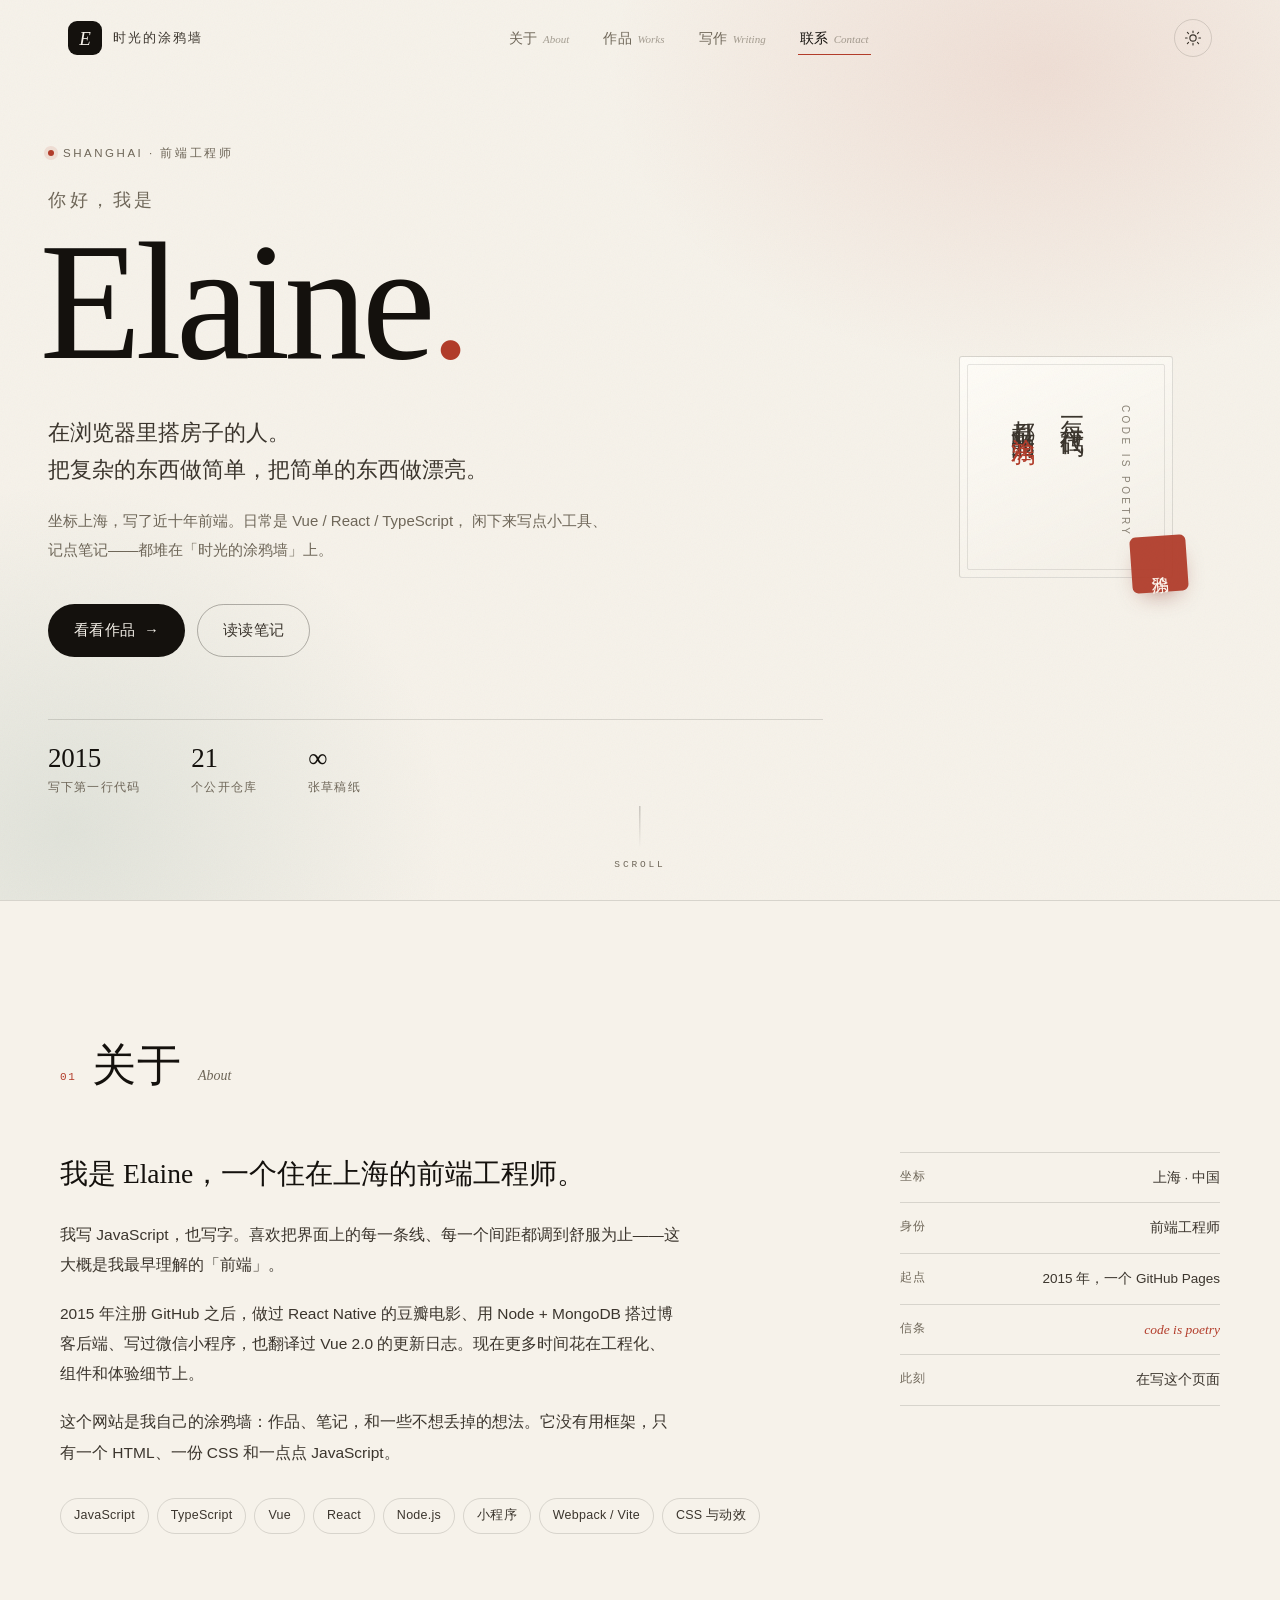
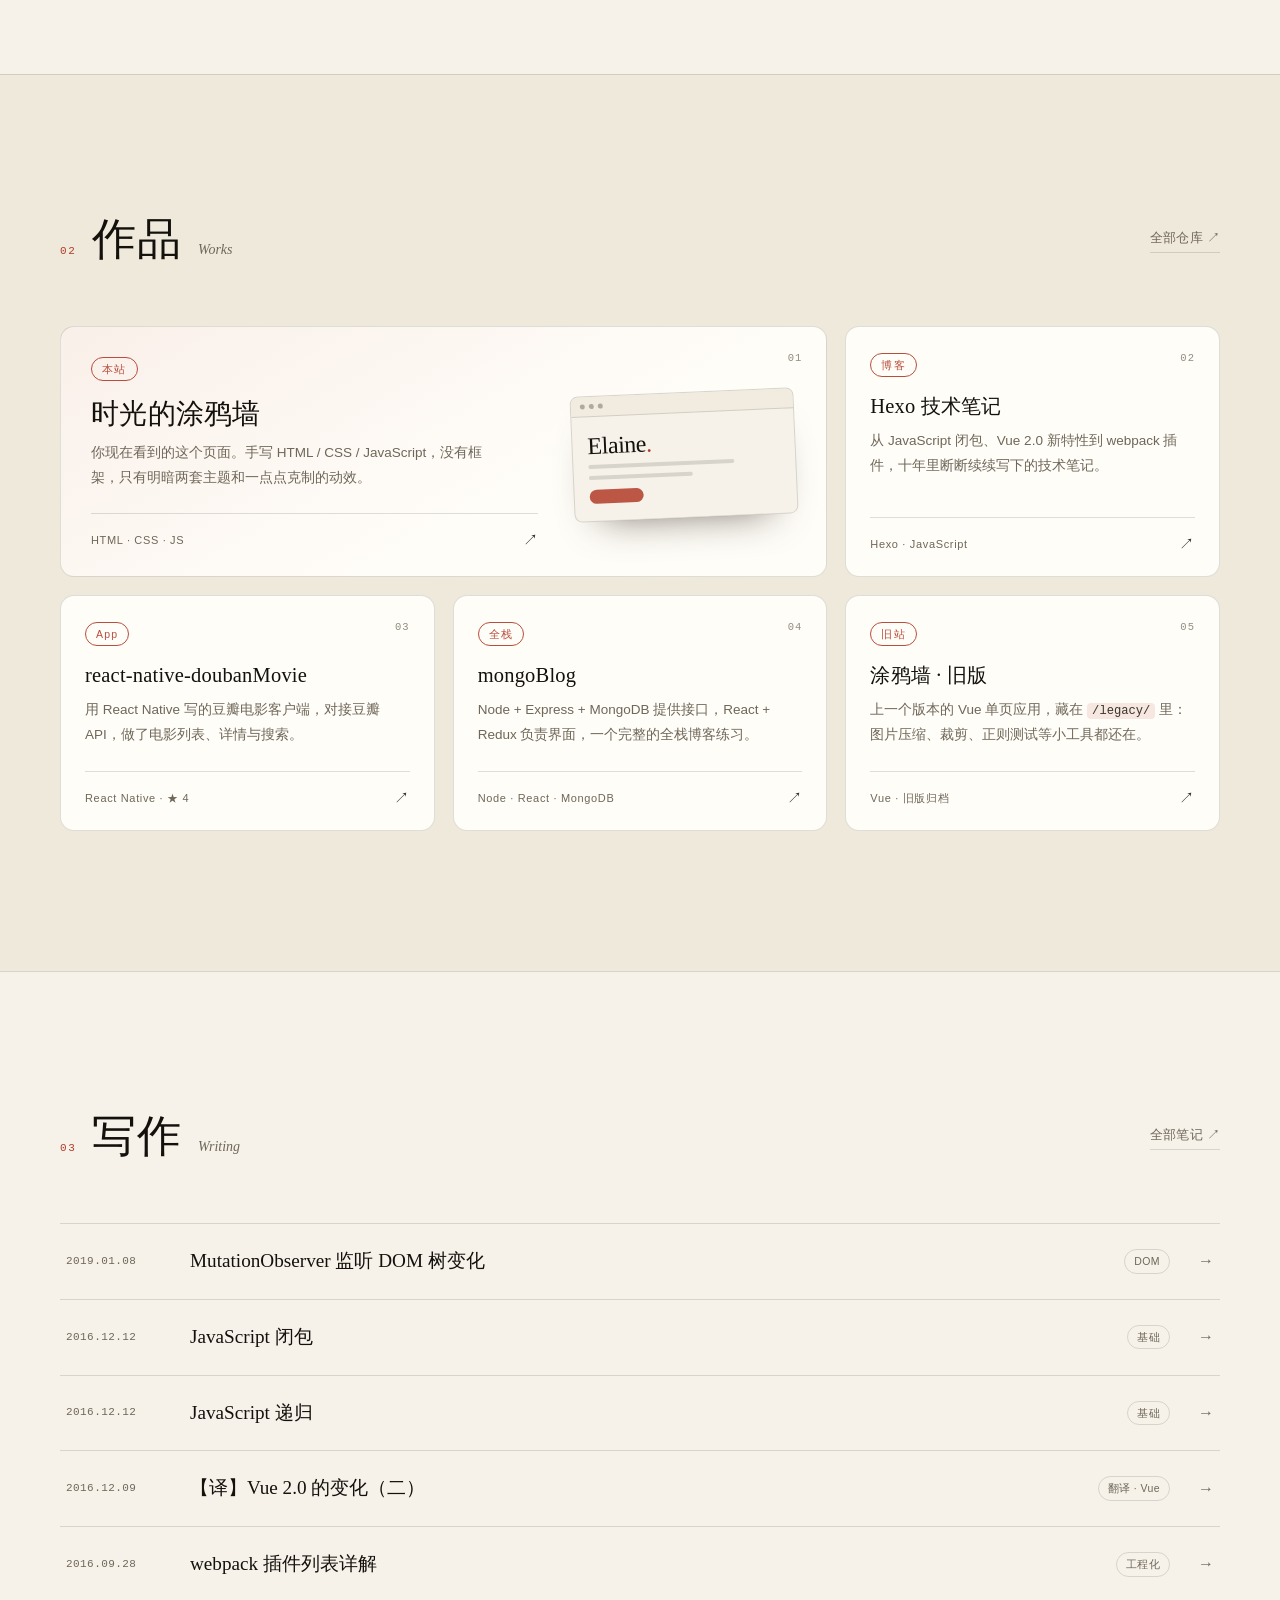
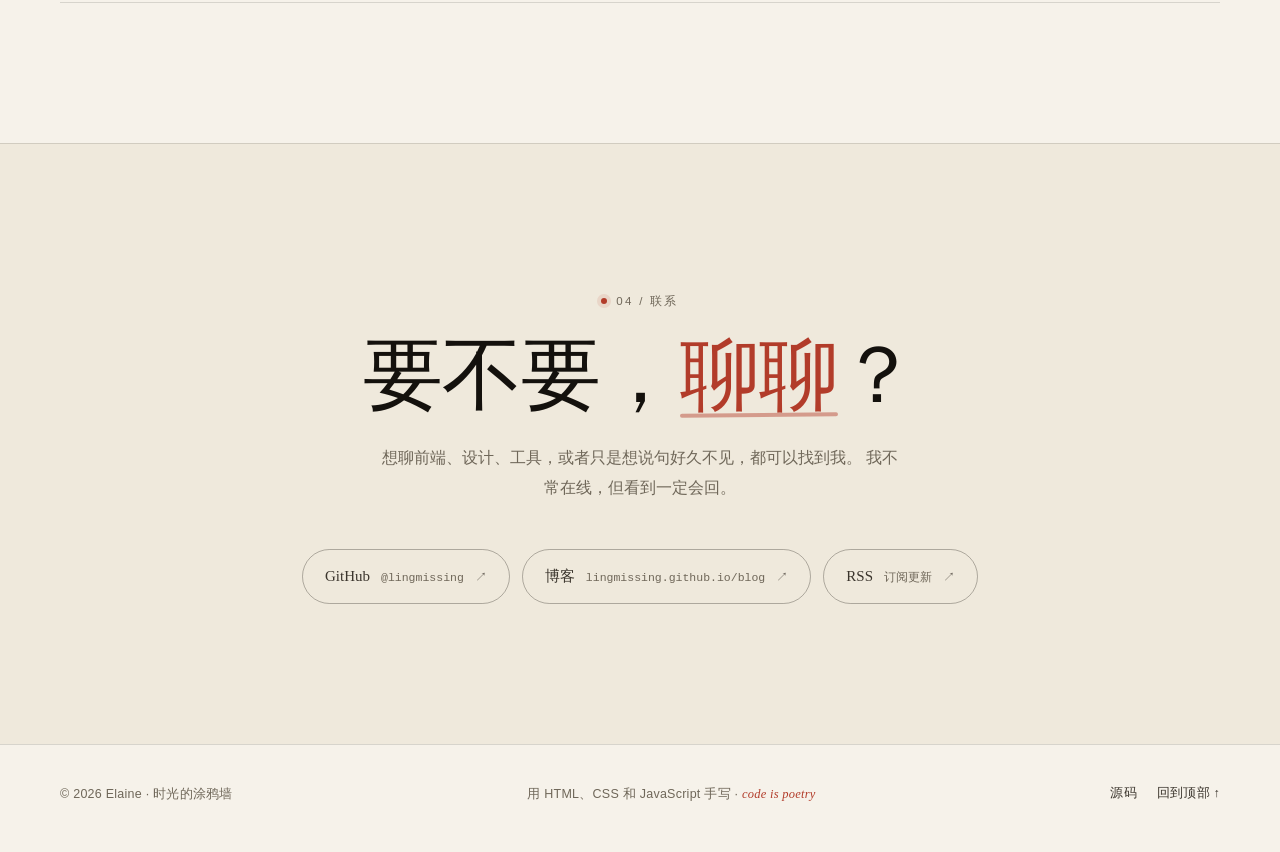
==== index.html @ d4c9804d "重做为个人网站：手写静态页、明暗主题，旧版归档到 legacy/" ====
<!DOCTYPE html>
<html lang="zh-CN" data-theme="light">
<head>
<meta charset="utf-8">
<meta name="viewport" content="width=device-width, initial-scale=1">
<title>Elaine · 前端工程师 — 时光的涂鸦墙</title>
<meta name="description" content="Elaine，坐标上海的前端工程师。写代码，也写字；做过 React Native、Node 全栈与小程序，现在更在意界面上的每一条线和每一个间距。">
<meta name="author" content="Elaine">
<meta name="color-scheme" content="light dark">
<meta name="theme-color" content="#f6f2ea" media="(prefers-color-scheme: light)">
<meta name="theme-color" content="#0c0c0e" media="(prefers-color-scheme: dark)">
<link rel="canonical" href="https://lingmissing.github.io/">

<!-- 社交分享 -->
<meta property="og:type" content="website">
<meta property="og:site_name" content="时光的涂鸦墙">
<meta property="og:title" content="Elaine · 前端工程师">
<meta property="og:description" content="写代码，也写字。上海。code is poetry。">
<meta property="og:url" content="https://lingmissing.github.io/">
<meta property="og:image" content="https://lingmissing.github.io/assets/img/og-cover.jpg">
<meta property="og:image:width" content="1200">
<meta property="og:image:height" content="630">
<meta name="twitter:card" content="summary_large_image">
<meta name="twitter:title" content="Elaine · 前端工程师">
<meta name="twitter:description" content="写代码，也写字。上海。code is poetry。">
<meta name="twitter:image" content="https://lingmissing.github.io/assets/img/og-cover.jpg">

<link rel="icon" href="./assets/img/favicon.svg" type="image/svg+xml">
<link rel="icon" href="./assets/img/favicon-32.png" sizes="32x32" type="image/png">
<link rel="apple-touch-icon" href="./assets/img/apple-touch-icon.png">
<link rel="alternate" type="application/atom+xml" title="时光的涂鸦墙" href="https://lingmissing.github.io/blog/atom.xml">
<link rel="stylesheet" href="./assets/css/site.css">

<!-- 在样式生效前定好主题，避免闪白 -->
<script>
  (function () {
    document.documentElement.classList.add('js');
    try {
      var saved = localStorage.getItem('theme');
      var prefersDark = window.matchMedia('(prefers-color-scheme: dark)').matches;
      document.documentElement.dataset.theme = saved || (prefersDark ? 'dark' : 'light');
    } catch (e) {}
  })();
</script>
</head>
<body>
<a class="skip-link" href="#main">跳到主要内容</a>

<header class="site-header" id="site-header">
  <div class="site-header__inner">
    <a class="brand" href="#top" aria-label="回到顶部，Elaine 的个人网站">
      <span class="brand__mark">E</span>
      <span class="brand__text">时光的涂鸦墙</span>
    </a>

    <nav class="nav" id="nav" aria-label="主导航">
      <a class="nav__link" href="#about">关于<span class="nav__en">About</span></a>
      <a class="nav__link" href="#works">作品<span class="nav__en">Works</span></a>
      <a class="nav__link" href="#writing">写作<span class="nav__en">Writing</span></a>
      <a class="nav__link" href="#contact">联系<span class="nav__en">Contact</span></a>
    </nav>

    <div class="site-header__actions">
      <button class="icon-btn theme-toggle" id="theme-toggle" type="button" aria-label="切换明暗主题" aria-pressed="false">
        <svg class="icon icon--sun" viewBox="0 0 24 24" aria-hidden="true" focusable="false">
          <circle cx="12" cy="12" r="4.2"></circle>
          <path d="M12 2.6v2.2M12 19.2v2.2M4.2 12H2M22 12h-2.2M6.1 6.1 4.5 4.5M19.5 19.5l-1.6-1.6M17.9 6.1l1.6-1.6M4.5 19.5l1.6-1.6"></path>
        </svg>
        <svg class="icon icon--moon" viewBox="0 0 24 24" aria-hidden="true" focusable="false">
          <path d="M20.4 14.5A8.6 8.6 0 0 1 9.5 3.6 8.7 8.7 0 1 0 20.4 14.5Z"></path>
        </svg>
      </button>
      <button class="icon-btn menu-btn" id="menu-btn" type="button" aria-label="打开菜单" aria-expanded="false" aria-controls="nav">
        <span></span><span></span>
      </button>
    </div>
  </div>
</header>

<main id="main">

  <!-- ============================ HERO ============================ -->
  <section class="hero" id="top">
    <div class="hero__glow" aria-hidden="true"></div>

    <div class="hero__inner">
      <div class="hero__text">
        <p class="eyebrow" data-reveal>
          <span class="eyebrow__dot" aria-hidden="true"></span>
          Shanghai · 前端工程师
        </p>

        <h1 class="hero__title" data-reveal style="--delay:.06s">
          <span class="hero__greet">你好，我是</span>
          <span class="hero__name">Elaine<span class="hero__accent">.</span></span>
        </h1>

        <p class="hero__lead" data-reveal style="--delay:.12s">
          在浏览器里搭房子的人。<br>
          把复杂的东西做简单，把简单的东西做漂亮。
        </p>

        <p class="hero__desc" data-reveal style="--delay:.18s">
          坐标上海，写了近十年前端。日常是 Vue / React / TypeScript，
          闲下来写点小工具、记点笔记——都堆在「时光的涂鸦墙」上。
        </p>

        <div class="hero__actions" data-reveal style="--delay:.24s">
          <a class="btn btn--primary" href="#works">看看作品 <span class="btn__arrow" aria-hidden="true">→</span></a>
          <a class="btn btn--ghost" href="#writing">读读笔记</a>
        </div>

        <ul class="hero__stats" data-reveal style="--delay:.3s">
          <li><span class="hero__stat-num">2015</span><span class="hero__stat-label">写下第一行代码</span></li>
          <li><span class="hero__stat-num">21</span><span class="hero__stat-label">个公开仓库</span></li>
          <li><span class="hero__stat-num">∞</span><span class="hero__stat-label">张草稿纸</span></li>
        </ul>

        <p class="hero__quote" aria-hidden="true">每一行代码，都是时光的涂鸦</p>
      </div>

      <aside class="hero__panel" data-reveal style="--delay:.16s" aria-hidden="true">
        <div class="verse">
          <p class="verse__text">每一行代码<br>都是时光的<em>涂鸦</em></p>
          <p class="verse__en">code is poetry</p>
          <span class="seal">涂鸦</span>
        </div>
      </aside>
    </div>

    <a class="hero__scroll" href="#about" aria-label="向下滚动到关于">
      <span class="hero__scroll-line" aria-hidden="true"></span>
      <span>SCROLL</span>
    </a>
  </section>

  <!-- ============================ 关于 ============================ -->
  <section class="section" id="about">
    <div class="wrap">
      <header class="section__head" data-reveal>
        <span class="section__num">01</span>
        <h2 class="section__title">关于</h2>
        <span class="section__en">About</span>
      </header>

      <div class="about">
        <div class="about__body" data-reveal>
          <p class="about__lead">我是 Elaine，一个住在上海的前端工程师。</p>
          <p>我写 JavaScript，也写字。喜欢把界面上的每一条线、每一个间距都调到舒服为止——这大概是我最早理解的「前端」。</p>
          <p>2015 年注册 GitHub 之后，做过 React Native 的豆瓣电影、用 Node + MongoDB 搭过博客后端、写过微信小程序，也翻译过 Vue 2.0 的更新日志。现在更多时间花在工程化、组件和体验细节上。</p>
          <p>这个网站是我自己的涂鸦墙：作品、笔记，和一些不想丢掉的想法。它没有用框架，只有一个 HTML、一份 CSS 和一点点 JavaScript。</p>

          <ul class="chips" aria-label="常用技术">
            <li>JavaScript</li>
            <li>TypeScript</li>
            <li>Vue</li>
            <li>React</li>
            <li>Node.js</li>
            <li>小程序</li>
            <li>Webpack / Vite</li>
            <li>CSS 与动效</li>
          </ul>
        </div>

        <dl class="facts" data-reveal style="--delay:.1s">
          <div class="facts__item">
            <dt>坐标</dt>
            <dd>上海 · 中国</dd>
          </div>
          <div class="facts__item">
            <dt>身份</dt>
            <dd>前端工程师</dd>
          </div>
          <div class="facts__item">
            <dt>起点</dt>
            <dd>2015 年，一个 GitHub Pages</dd>
          </div>
          <div class="facts__item">
            <dt>信条</dt>
            <dd><em>code is poetry</em></dd>
          </div>
          <div class="facts__item">
            <dt>此刻</dt>
            <dd>在写这个页面</dd>
          </div>
        </dl>
      </div>
    </div>
  </section>

  <!-- ============================ 作品 ============================ -->
  <section class="section section--alt" id="works">
    <div class="wrap">
      <header class="section__head" data-reveal>
        <span class="section__num">02</span>
        <h2 class="section__title">作品</h2>
        <span class="section__en">Works</span>
        <a class="section__more" href="https://github.com/lingmissing?tab=repositories" target="_blank" rel="noopener">全部仓库 <span aria-hidden="true">↗</span></a>
      </header>

      <div class="cards">
        <a class="card card--feature" href="https://lingmissing.github.io/" data-spotlight>
          <span class="card__index">01</span>
          <div class="card__main">
            <span class="card__tag">本站</span>
            <h3 class="card__title">时光的涂鸦墙</h3>
            <p class="card__desc">你现在看到的这个页面。手写 HTML / CSS / JavaScript，没有框架，只有明暗两套主题和一点点克制的动效。</p>
            <span class="card__foot"><span class="card__meta">HTML · CSS · JS</span><span class="card__arrow" aria-hidden="true">↗</span></span>
          </div>
          <div class="card__mock" aria-hidden="true">
            <div class="mock__bar"><i></i><i></i><i></i></div>
            <div class="mock__body">
              <span class="mock__name">Elaine<span class="mock__dot">.</span></span>
              <span class="mock__line" style="width:76%"></span>
              <span class="mock__line" style="width:54%"></span>
              <span class="mock__pill"></span>
            </div>
          </div>
        </a>

        <a class="card" href="https://lingmissing.github.io/blog/" target="_blank" rel="noopener" data-spotlight>
          <span class="card__index">02</span>
          <span class="card__tag">博客</span>
          <h3 class="card__title">Hexo 技术笔记</h3>
          <p class="card__desc">从 JavaScript 闭包、Vue 2.0 新特性到 webpack 插件，十年里断断续续写下的技术笔记。</p>
          <span class="card__foot"><span class="card__meta">Hexo · JavaScript</span><span class="card__arrow" aria-hidden="true">↗</span></span>
        </a>

        <a class="card" href="https://github.com/lingmissing/react-native-doubanMovie" target="_blank" rel="noopener" data-spotlight>
          <span class="card__index">03</span>
          <span class="card__tag">App</span>
          <h3 class="card__title">react-native-doubanMovie</h3>
          <p class="card__desc">用 React Native 写的豆瓣电影客户端，对接豆瓣 API，做了电影列表、详情与搜索。</p>
          <span class="card__foot"><span class="card__meta">React Native · ★ 4</span><span class="card__arrow" aria-hidden="true">↗</span></span>
        </a>

        <a class="card" href="https://github.com/lingmissing/mongoBlog" target="_blank" rel="noopener" data-spotlight>
          <span class="card__index">04</span>
          <span class="card__tag">全栈</span>
          <h3 class="card__title">mongoBlog</h3>
          <p class="card__desc">Node + Express + MongoDB 提供接口，React + Redux 负责界面，一个完整的全栈博客练习。</p>
          <span class="card__foot"><span class="card__meta">Node · React · MongoDB</span><span class="card__arrow" aria-hidden="true">↗</span></span>
        </a>

        <a class="card" href="./legacy/" data-spotlight>
          <span class="card__index">05</span>
          <span class="card__tag">旧站</span>
          <h3 class="card__title">涂鸦墙 · 旧版</h3>
          <p class="card__desc">上一个版本的 Vue 单页应用，藏在 <code>/legacy/</code> 里：图片压缩、裁剪、正则测试等小工具都还在。</p>
          <span class="card__foot"><span class="card__meta">Vue · 旧版归档</span><span class="card__arrow" aria-hidden="true">↗</span></span>
        </a>
      </div>
    </div>
  </section>

  <!-- ============================ 写作 ============================ -->
  <section class="section" id="writing">
    <div class="wrap">
      <header class="section__head" data-reveal>
        <span class="section__num">03</span>
        <h2 class="section__title">写作</h2>
        <span class="section__en">Writing</span>
        <a class="section__more" href="https://lingmissing.github.io/blog/archives/" target="_blank" rel="noopener">全部笔记 <span aria-hidden="true">↗</span></a>
      </header>

      <ol class="posts">
        <li data-reveal>
          <a class="post" href="https://lingmissing.github.io/blog/2019/01/08/mutation-observer/" target="_blank" rel="noopener">
            <time class="post__date" datetime="2019-01-08">2019.01.08</time>
            <span class="post__title">MutationObserver 监听 DOM 树变化</span>
            <span class="post__tag">DOM</span>
            <span class="post__arrow" aria-hidden="true">→</span>
          </a>
        </li>
        <li data-reveal style="--delay:.04s">
          <a class="post" href="https://lingmissing.github.io/blog/2016/12/12/javascript%E9%97%AD%E5%8C%85/" target="_blank" rel="noopener">
            <time class="post__date" datetime="2016-12-12">2016.12.12</time>
            <span class="post__title">JavaScript 闭包</span>
            <span class="post__tag">基础</span>
            <span class="post__arrow" aria-hidden="true">→</span>
          </a>
        </li>
        <li data-reveal style="--delay:.08s">
          <a class="post" href="https://lingmissing.github.io/blog/2016/12/12/javascript%E9%80%92%E5%BD%92/" target="_blank" rel="noopener">
            <time class="post__date" datetime="2016-12-12">2016.12.12</time>
            <span class="post__title">JavaScript 递归</span>
            <span class="post__tag">基础</span>
            <span class="post__arrow" aria-hidden="true">→</span>
          </a>
        </li>
        <li data-reveal style="--delay:.12s">
          <a class="post" href="https://lingmissing.github.io/blog/2016/12/09/vue-2/" target="_blank" rel="noopener">
            <time class="post__date" datetime="2016-12-09">2016.12.09</time>
            <span class="post__title">【译】Vue 2.0 的变化（二）</span>
            <span class="post__tag">翻译 · Vue</span>
            <span class="post__arrow" aria-hidden="true">→</span>
          </a>
        </li>
        <li data-reveal style="--delay:.16s">
          <a class="post" href="https://lingmissing.github.io/blog/2016/09/28/webpack-list-plugin/" target="_blank" rel="noopener">
            <time class="post__date" datetime="2016-09-28">2016.09.28</time>
            <span class="post__title">webpack 插件列表详解</span>
            <span class="post__tag">工程化</span>
            <span class="post__arrow" aria-hidden="true">→</span>
          </a>
        </li>
      </ol>
    </div>
  </section>

  <!-- ============================ 联系 ============================ -->
  <section class="section section--contact" id="contact">
    <div class="wrap wrap--narrow">
      <p class="eyebrow eyebrow--center" data-reveal><span class="eyebrow__dot" aria-hidden="true"></span>04 / 联系</p>
      <h2 class="contact__title" data-reveal>要不要，<em>聊聊</em>？</h2>
      <p class="contact__desc" data-reveal>
        想聊前端、设计、工具，或者只是想说句好久不见，都可以找到我。
        我不常在线，但看到一定会回。
      </p>

      <div class="contact__links" data-reveal>
        <a class="contact__link" href="https://github.com/lingmissing" target="_blank" rel="noopener">
          <span class="contact__link-label">GitHub</span>
          <span class="contact__link-handle">@lingmissing</span>
          <span class="contact__arrow" aria-hidden="true">↗</span>
        </a>
        <a class="contact__link" href="https://lingmissing.github.io/blog/" target="_blank" rel="noopener">
          <span class="contact__link-label">博客</span>
          <span class="contact__link-handle">lingmissing.github.io/blog</span>
          <span class="contact__arrow" aria-hidden="true">↗</span>
        </a>
        <a class="contact__link" href="https://lingmissing.github.io/blog/atom.xml" target="_blank" rel="noopener">
          <span class="contact__link-label">RSS</span>
          <span class="contact__link-handle">订阅更新</span>
          <span class="contact__arrow" aria-hidden="true">↗</span>
        </a>
        <!-- ✏️ 想加邮箱：复制上面一个 <a>，把 href 换成 mailto:你的邮箱，label 写「邮件」 -->
      </div>
    </div>
  </section>
</main>

<footer class="site-footer">
  <div class="wrap site-footer__inner">
    <p class="site-footer__copy">© <span id="year">2026</span> Elaine · 时光的涂鸦墙</p>
    <p class="site-footer__note">用 HTML、CSS 和 JavaScript 手写 · <em>code is poetry</em></p>
    <div class="site-footer__links">
      <a href="https://github.com/lingmissing/lingmissing.github.com" target="_blank" rel="noopener">源码</a>
      <a href="#top">回到顶部 ↑</a>
    </div>
  </div>
</footer>

<script type="application/ld+json">
{
  "@context": "https://schema.org",
  "@type": "Person",
  "name": "Elaine",
  "alternateName": "lingmissing",
  "url": "https://lingmissing.github.io/",
  "jobTitle": "前端工程师",
  "address": { "@type": "PostalAddress", "addressLocality": "上海", "addressCountry": "CN" },
  "sameAs": [
    "https://github.com/lingmissing",
    "https://lingmissing.github.io/blog/"
  ]
}
</script>
<script src="./assets/js/site.js" defer></script>
</body>
</html>
---- assets/css/site.css ----
/* =========================================================
   时光的涂鸦墙 · 个人网站样式
   明暗双主题 / 纸感 / 无框架
   ========================================================= */

/* ---------- 变量 ---------- */
:root {
  --bg: #f6f2ea;
  --bg-soft: #efe9dc;
  --bg-elev: #fffdf8;
  --ink: #14110d;
  --ink-2: #3b352d;
  --muted: #6f6759;
  --line: rgba(20, 17, 13, 0.135);
  --line-strong: rgba(20, 17, 13, 0.3);
  --seal: #b23c2a;
  --seal-soft: rgba(178, 60, 42, 0.11);
  --jade: #35665a;
  --shadow: 0 22px 55px -28px rgba(38, 28, 16, 0.42);
  --grain: 0.045;
  --grain-blend: multiply;

  --font-sans: -apple-system, BlinkMacSystemFont, "Segoe UI", "PingFang SC",
    "Hiragino Sans GB", "Microsoft YaHei", "Noto Sans SC", sans-serif;
  --font-serif: "Iowan Old Style", "Palatino Linotype", Palatino, Georgia,
    "Times New Roman", "Songti SC", "Noto Serif CJK SC", "Source Han Serif SC",
    "STSong", SimSun, serif;
  --font-mono: "SF Mono", "JetBrains Mono", "Cascadia Mono", Consolas,
    "Courier New", monospace;

  --ease: cubic-bezier(0.2, 0.7, 0.2, 1);
  --header-h: 76px;
}

[data-theme="dark"] {
  --bg: #0c0c0e;
  --bg-soft: #111114;
  --bg-elev: #17171a;
  --ink: #f1ece3;
  --ink-2: #cec7ba;
  --muted: #8d8578;
  --line: rgba(241, 236, 227, 0.13);
  --line-strong: rgba(241, 236, 227, 0.32);
  --seal: #e2694f;
  --seal-soft: rgba(226, 105, 79, 0.14);
  --jade: #84b3a4;
  --shadow: 0 26px 65px -30px rgba(0, 0, 0, 0.95);
  --grain: 0.05;
  --grain-blend: screen;
}

/* ---------- 基础 ---------- */
*,
*::before,
*::after { box-sizing: border-box; }

html {
  scroll-behavior: smooth;
  -webkit-text-size-adjust: 100%;
}

body {
  margin: 0;
  background: var(--bg);
  color: var(--ink);
  font-family: var(--font-sans);
  font-size: 16px;
  line-height: 1.75;
  overflow-x: hidden;
  -webkit-font-smoothing: antialiased;
  -moz-osx-font-smoothing: grayscale;
  transition: background-color 0.45s var(--ease), color 0.45s var(--ease);
}

/* 纸张颗粒 */
body::after {
  content: "";
  position: fixed;
  inset: 0;
  z-index: 90;
  pointer-events: none;
  opacity: var(--grain);
  mix-blend-mode: var(--grain-blend);
  background-image: url("data:image/svg+xml,%3Csvg xmlns='http://www.w3.org/2000/svg' width='180' height='180'%3E%3Cfilter id='n'%3E%3CfeTurbulence type='fractalNoise' baseFrequency='0.85' numOctaves='3' stitchTiles='stitch'/%3E%3C/filter%3E%3Crect width='180' height='180' filter='url(%23n)'/%3E%3C/svg%3E");
}

::selection {
  background: var(--seal);
  color: #fff;
}

h1, h2, h3 {
  margin: 0;
  font-weight: 500;
  text-wrap: balance;
}

p { margin: 0; }
ul, ol, dl, dd { margin: 0; padding: 0; }
li { list-style: none; }

a {
  color: inherit;
  text-decoration: none;
}

code {
  font-family: var(--font-mono);
  font-size: 0.9em;
}

em { font-style: italic; }

img, svg { display: block; max-width: 100%; }

:focus-visible {
  outline: 2px solid var(--seal);
  outline-offset: 3px;
  border-radius: 3px;
}

.skip-link {
  position: absolute;
  left: 16px;
  top: -80px;
  z-index: 300;
  padding: 10px 18px;
  border-radius: 8px;
  background: var(--ink);
  color: var(--bg);
  font-size: 14px;
  transition: top 0.25s var(--ease);
}
.skip-link:focus { top: 16px; }

/* ---------- 头部 ---------- */
.site-header {
  position: fixed;
  inset: 0 0 auto;
  z-index: 100;
  border-bottom: 1px solid transparent;
  transition: background-color 0.4s var(--ease), border-color 0.4s var(--ease),
    backdrop-filter 0.4s var(--ease);
}

.site-header.is-scrolled {
  background: color-mix(in srgb, var(--bg) 76%, transparent);
  border-bottom-color: var(--line);
  -webkit-backdrop-filter: blur(14px) saturate(150%);
  backdrop-filter: blur(14px) saturate(150%);
}

.site-header__inner {
  max-width: 1240px;
  margin: 0 auto;
  height: var(--header-h);
  padding: 0 clamp(20px, 4vw, 48px);
  display: flex;
  align-items: center;
  justify-content: space-between;
  gap: 24px;
}

.brand {
  display: inline-flex;
  align-items: center;
  gap: 11px;
  flex-shrink: 0;
}

.brand__mark {
  width: 34px;
  height: 34px;
  border-radius: 9px;
  display: grid;
  place-items: center;
  background: var(--ink);
  color: var(--bg);
  font-family: var(--font-serif);
  font-style: italic;
  font-size: 19px;
  line-height: 1;
  transition: background-color 0.3s var(--ease), transform 0.4s var(--ease);
}
.brand:hover .brand__mark {
  background: var(--seal);
  color: #fff8f0;
  transform: rotate(-6deg);
}

.brand__text {
  font-size: 13px;
  letter-spacing: 0.16em;
  color: var(--ink-2);
}

.nav {
  display: flex;
  align-items: center;
  gap: clamp(14px, 2.4vw, 30px);
}

.nav__link {
  position: relative;
  display: inline-flex;
  align-items: baseline;
  gap: 5px;
  padding: 8px 2px;
  font-size: 14px;
  letter-spacing: 0.04em;
  color: var(--muted);
  transition: color 0.25s var(--ease);
}
.nav__link::after {
  content: "";
  position: absolute;
  left: 0;
  right: 0;
  bottom: 3px;
  height: 1px;
  background: var(--seal);
  transform: scaleX(0);
  transform-origin: left;
  transition: transform 0.4s var(--ease);
}
.nav__link:hover,
.nav__link.is-active { color: var(--ink); }
.nav__link:hover::after,
.nav__link.is-active::after { transform: scaleX(1); }

.nav__en {
  font-family: var(--font-serif);
  font-style: italic;
  font-size: 11px;
  letter-spacing: 0;
  color: var(--muted);
  opacity: 0.6;
}

.site-header__actions {
  display: flex;
  align-items: center;
  gap: 8px;
}

.icon-btn {
  width: 38px;
  height: 38px;
  display: grid;
  place-items: center;
  border: 1px solid var(--line);
  border-radius: 50%;
  background: transparent;
  color: var(--ink-2);
  cursor: pointer;
  transition: color 0.25s, border-color 0.25s, background-color 0.25s,
    transform 0.25s;
}
.icon-btn:hover {
  color: var(--ink);
  border-color: var(--line-strong);
  background: var(--seal-soft);
}
.icon-btn:active { transform: scale(0.94); }

.icon {
  width: 18px;
  height: 18px;
  fill: none;
  stroke: currentColor;
  stroke-width: 1.5;
  stroke-linecap: round;
  stroke-linejoin: round;
}

[data-theme="light"] .icon--moon,
[data-theme="dark"] .icon--sun { display: none; }

.menu-btn { display: none; position: relative; }
.menu-btn span {
  position: absolute;
  left: 50%;
  top: 50%;
  display: block;
  width: 15px;
  height: 1px;
  margin: 0;
  background: currentColor;
  transform: translate(-50%, -50%) translateY(-3px);
  transition: transform 0.32s var(--ease), opacity 0.3s;
}
.menu-btn span + span {
  margin-top: 0;
  transform: translate(-50%, -50%) translateY(3px);
}
body.menu-open .menu-btn span:first-child {
  transform: translate(-50%, -50%) rotate(45deg);
}
body.menu-open .menu-btn span:last-child {
  transform: translate(-50%, -50%) rotate(-45deg);
}

/* ---------- 通用布局 ---------- */
.wrap {
  max-width: 1160px;
  margin: 0 auto;
}
.wrap--narrow { max-width: 820px; }

.section {
  position: relative;
  padding: clamp(76px, 11vw, 148px) clamp(20px, 4vw, 48px);
  border-top: 1px solid var(--line);
}
.section--alt { background: var(--bg-soft); }
.section--contact {
  background: var(--bg-soft);
  text-align: center;
  overflow: hidden;
}

.section__head {
  display: flex;
  align-items: baseline;
  flex-wrap: wrap;
  gap: 12px 16px;
  margin-bottom: clamp(34px, 5vw, 62px);
}

.section__num {
  font-family: var(--font-mono);
  font-size: 11px;
  letter-spacing: 0.14em;
  color: var(--seal);
}

.section__title {
  font-family: var(--font-serif);
  font-size: clamp(1.85rem, 3.4vw, 2.8rem);
  line-height: 1.1;
  letter-spacing: 0.02em;
}

.section__en {
  font-family: var(--font-serif);
  font-style: italic;
  font-size: 14px;
  color: var(--muted);
}

.section__more {
  margin-left: auto;
  align-self: center;
  font-size: 13px;
  letter-spacing: 0.02em;
  color: var(--muted);
  padding-bottom: 2px;
  border-bottom: 1px solid var(--line);
  transition: color 0.25s, border-color 0.25s;
}
.section__more:hover {
  color: var(--ink);
  border-bottom-color: var(--seal);
}

/* ---------- HERO ---------- */
.hero {
  position: relative;
  min-height: 100vh;
  min-height: 100svh;
  display: grid;
  align-items: center;
  padding: calc(var(--header-h) + 54px) clamp(20px, 4vw, 48px) 96px;
  overflow: hidden;
}

.hero__glow {
  position: absolute;
  inset: -12% -6%;
  pointer-events: none;
  background:
    radial-gradient(42% 38% at 78% 16%, var(--seal-soft), transparent 72%),
    radial-gradient(36% 42% at 10% 84%, rgba(53, 102, 90, 0.11), transparent 74%);
  animation: drift 26s ease-in-out infinite alternate;
}

@keyframes drift {
  from { transform: translate3d(-1.2%, 0, 0) scale(1); }
  to { transform: translate3d(1.6%, 2%, 0) scale(1.06); }
}

.hero__inner {
  position: relative;
  width: 100%;
  max-width: 1240px;
  margin: 0 auto;
  display: grid;
  grid-template-columns: minmax(0, 1.4fr) minmax(250px, 0.6fr);
  align-items: center;
  gap: clamp(32px, 6vw, 80px);
}

.eyebrow {
  display: inline-flex;
  align-items: center;
  gap: 9px;
  font-size: 11.5px;
  letter-spacing: 0.22em;
  text-transform: uppercase;
  color: var(--muted);
}
.eyebrow__dot {
  width: 6px;
  height: 6px;
  border-radius: 50%;
  background: var(--seal);
  box-shadow: 0 0 0 4px var(--seal-soft);
}
.eyebrow--center {
  justify-content: center;
  letter-spacing: 0.2em;
}

.hero__greet {
  display: block;
  margin-bottom: 8px;
  font-family: var(--font-serif);
  font-size: clamp(15px, 1.4vw, 19px);
  letter-spacing: 0.2em;
  color: var(--muted);
}

.hero__title { margin-top: 20px; }

.hero__name {
  display: block;
  font-family: var(--font-serif);
  font-size: clamp(4.4rem, 13vw, 10.5rem);
  font-weight: 500;
  line-height: 0.94;
  letter-spacing: -0.035em;
  margin-left: -0.05em;
}
.hero__accent { color: var(--seal); }

.hero__lead {
  margin-top: clamp(22px, 3vw, 34px);
  font-family: var(--font-serif);
  font-size: clamp(1.08rem, 1.7vw, 1.42rem);
  line-height: 1.72;
  color: var(--ink-2);
}

.hero__desc {
  max-width: 38em;
  margin-top: 16px;
  font-size: 15px;
  line-height: 1.95;
  color: var(--muted);
  text-wrap: pretty;
}

.hero__actions {
  display: flex;
  flex-wrap: wrap;
  gap: 12px;
  margin-top: clamp(28px, 4vw, 40px);
}

.btn {
  display: inline-flex;
  align-items: center;
  gap: 9px;
  padding: 13px 25px;
  border: 1px solid transparent;
  border-radius: 999px;
  font-size: 14.5px;
  letter-spacing: 0.02em;
  cursor: pointer;
  transition: transform 0.35s var(--ease), background-color 0.35s var(--ease),
    color 0.35s var(--ease), border-color 0.35s var(--ease),
    box-shadow 0.35s var(--ease);
}
.btn--primary {
  background: var(--ink);
  color: var(--bg);
}
.btn--primary:hover {
  background: var(--seal);
  color: #fff8f0;
  transform: translateY(-2px);
  box-shadow: var(--shadow);
}
.btn--ghost {
  border-color: var(--line-strong);
  color: var(--ink-2);
}
.btn--ghost:hover {
  color: var(--ink);
  border-color: var(--ink);
  background: var(--bg-soft);
  transform: translateY(-2px);
}
.btn__arrow { transition: transform 0.35s var(--ease); }
.btn:hover .btn__arrow { transform: translateX(4px); }

.hero__stats {
  display: flex;
  gap: clamp(20px, 4vw, 54px);
  margin-top: clamp(40px, 6vw, 62px);
  padding-top: 22px;
  border-top: 1px solid var(--line);
}
.hero__stat-num {
  display: block;
  font-family: var(--font-serif);
  font-size: clamp(22px, 2.4vw, 27px);
  line-height: 1.2;
  letter-spacing: -0.01em;
}
.hero__stat-label {
  display: block;
  margin-top: 2px;
  font-size: 11.5px;
  letter-spacing: 0.1em;
  color: var(--muted);
}

.hero__quote {
  display: none;
}

.hero__panel {
  display: grid;
  place-items: center;
}

.verse {
  position: relative;
  display: flex;
  align-items: flex-start;
  gap: 20px;
  padding: 44px 38px 40px;
  border: 1px solid var(--line);
  border-radius: 3px;
  background: linear-gradient(
    155deg,
    color-mix(in srgb, var(--bg-elev) 92%, transparent),
    transparent 85%
  );
  animation: float 11s ease-in-out infinite;
}
.verse::before {
  content: "";
  position: absolute;
  inset: 7px;
  border: 1px solid var(--line);
  border-radius: 2px;
  pointer-events: none;
  opacity: 0.7;
}

@keyframes float {
  0%, 100% { transform: translateY(0); }
  50% { transform: translateY(-9px); }
}

.verse__text {
  writing-mode: vertical-rl;
  font-family: var(--font-serif);
  font-size: clamp(19px, 1.9vw, 24px);
  line-height: 2.05;
  letter-spacing: 0.16em;
  color: var(--ink-2);
}
.verse__text em {
  font-style: normal;
  color: var(--seal);
}

.verse__en {
  writing-mode: vertical-rl;
  align-self: flex-start;
  font-size: 10px;
  letter-spacing: 0.34em;
  text-transform: uppercase;
  color: var(--muted);
  padding-top: 4px;
  opacity: 0.8;
}

.seal {
  position: absolute;
  right: -15px;
  bottom: -15px;
  width: 56px;
  height: 56px;
  display: grid;
  place-items: center;
  border-radius: 6px;
  background: var(--seal);
  color: #fff6ee;
  font-family: var(--font-serif);
  font-size: 17px;
  line-height: 1.05;
  letter-spacing: 0.04em;
  writing-mode: vertical-rl;
  transform: rotate(-4deg);
  box-shadow: 0 10px 24px -12px rgba(120, 30, 18, 0.7);
  opacity: 0.94;
}

.hero__scroll {
  position: absolute;
  left: 50%;
  bottom: 26px;
  transform: translateX(-50%);
  display: flex;
  flex-direction: column;
  align-items: center;
  gap: 9px;
  font-family: var(--font-mono);
  font-size: 9.5px;
  letter-spacing: 0.3em;
  color: var(--muted);
}
.hero__scroll-line {
  width: 1px;
  height: 42px;
  background: linear-gradient(to bottom, var(--line-strong), transparent);
}

/* ---------- 关于 ---------- */
.about {
  display: grid;
  grid-template-columns: minmax(0, 1.55fr) minmax(240px, 0.65fr);
  gap: clamp(34px, 6vw, 84px);
  align-items: start;
}

.about__body p {
  max-width: 40em;
  margin-bottom: 18px;
  color: var(--ink-2);
  font-size: 15.5px;
  line-height: 1.95;
}

.about__lead {
  margin-bottom: 24px !important;
  font-family: var(--font-serif);
  font-size: clamp(1.32rem, 2.2vw, 1.72rem) !important;
  line-height: 1.62 !important;
  color: var(--ink) !important;
}

.chips {
  display: flex;
  flex-wrap: wrap;
  gap: 8px;
  margin-top: 30px;
}
.chips li {
  padding: 6px 13px;
  border: 1px solid var(--line);
  border-radius: 999px;
  font-size: 12.5px;
  color: var(--ink-2);
  letter-spacing: 0.02em;
  transition: transform 0.3s var(--ease), border-color 0.3s, color 0.3s;
}
.chips li:hover {
  transform: translateY(-2px);
  border-color: var(--seal);
  color: var(--seal);
}

.facts { border-top: 1px solid var(--line); }
.facts__item {
  display: flex;
  justify-content: space-between;
  gap: 16px;
  padding: 13px 0;
  border-bottom: 1px solid var(--line);
}
.facts dt {
  font-size: 11.5px;
  letter-spacing: 0.12em;
  color: var(--muted);
}
.facts dd {
  font-size: 13.5px;
  color: var(--ink-2);
  text-align: right;
}
.facts dd em {
  font-family: var(--font-serif);
  color: var(--seal);
}

/* ---------- 作品 ---------- */
.cards {
  display: grid;
  grid-template-columns: repeat(3, minmax(0, 1fr));
  gap: 18px;
}

.card {
  position: relative;
  display: flex;
  flex-direction: column;
  min-height: 236px;
  padding: 26px 24px 18px;
  border: 1px solid var(--line);
  border-radius: 14px;
  background: var(--bg-elev);
  overflow: hidden;
  transition: transform 0.5s var(--ease), border-color 0.35s,
    box-shadow 0.5s var(--ease);
}
.card::before {
  content: "";
  position: absolute;
  inset: 0;
  background: radial-gradient(
    240px circle at var(--mx, 50%) var(--my, 0%),
    var(--seal-soft),
    transparent 70%
  );
  opacity: 0;
  transition: opacity 0.45s var(--ease);
  pointer-events: none;
}
.card:hover {
  transform: translateY(-5px);
  border-color: var(--line-strong);
  box-shadow: var(--shadow);
}
.card:hover::before { opacity: 1; }

.card--feature {
  grid-column: span 2;
  display: grid;
  grid-template-columns: minmax(0, 1fr) 224px;
  align-items: stretch;
  gap: clamp(20px, 3vw, 34px);
  padding: 30px 30px 22px;
  background:
    linear-gradient(
      150deg,
      color-mix(in srgb, var(--seal) 7%, var(--bg-elev)),
      var(--bg-elev) 62%
    );
}
.card--feature .card__main {
  position: relative;
  display: flex;
  flex-direction: column;
  height: 100%;
  min-height: 190px;
}
.card--feature .card__title {
  margin-top: 14px;
  font-size: clamp(1.5rem, 2.2vw, 1.9rem);
}
.card--feature .card__desc { max-width: 30em; }
.card--feature .card__foot { margin-top: auto; }

.card__mock {
  width: 100%;
  max-width: 236px;
  align-self: center;
  justify-self: end;
  border: 1px solid var(--line);
  border-radius: 8px;
  background: var(--bg);
  box-shadow: 0 22px 40px -28px rgba(40, 28, 16, 0.7);
  transform: rotate(-2.5deg);
  overflow: hidden;
  transition: transform 0.6s var(--ease);
}
.card:hover .card__mock { transform: rotate(-1deg) translateY(-3px); }

.mock__bar {
  display: flex;
  align-items: center;
  gap: 4px;
  height: 20px;
  padding: 0 9px;
  border-bottom: 1px solid var(--line);
  background: color-mix(in srgb, var(--bg-soft) 65%, transparent);
}
.mock__bar i {
  width: 5px;
  height: 5px;
  border-radius: 50%;
  background: var(--line-strong);
}
.mock__body {
  display: flex;
  flex-direction: column;
  gap: 7px;
  justify-content: center;
  padding: 17px 15px;
}
.mock__name {
  font-family: var(--font-serif);
  font-size: 24px;
  line-height: 1;
  letter-spacing: -0.02em;
  color: var(--ink);
}
.mock__dot { color: var(--seal); }
.mock__line {
  display: block;
  height: 4px;
  border-radius: 2px;
  background: var(--line);
}
.mock__pill {
  display: block;
  width: 54px;
  height: 14px;
  margin-top: 3px;
  border-radius: 999px;
  background: var(--seal);
  opacity: 0.85;
}

.card__index {
  position: absolute;
  top: 22px;
  right: 24px;
  font-family: var(--font-mono);
  font-size: 10.5px;
  letter-spacing: 0.1em;
  color: var(--muted);
  opacity: 0.75;
}

.card__tag {
  align-self: flex-start;
  padding: 2px 10px;
  border: 1px solid currentColor;
  border-radius: 999px;
  font-size: 10.5px;
  letter-spacing: 0.12em;
  color: var(--seal);
  opacity: 0.9;
}

.card__title {
  margin: 16px 0 8px;
  font-family: var(--font-serif);
  font-size: clamp(1.2rem, 1.6vw, 1.4rem);
  font-weight: 500;
  line-height: 1.35;
  letter-spacing: 0.01em;
  overflow-wrap: anywhere;
}

.card__desc {
  margin-bottom: 22px;
  font-size: 13.5px;
  line-height: 1.85;
  color: var(--muted);
}
.card__desc code {
  padding: 1px 5px;
  border-radius: 4px;
  background: var(--seal-soft);
  color: var(--ink-2);
}

.card__foot {
  display: flex;
  align-items: center;
  justify-content: space-between;
  gap: 12px;
  margin-top: auto;
  padding-top: 13px;
  border-top: 1px solid var(--line);
  font-size: 11px;
  letter-spacing: 0.06em;
  color: var(--muted);
}

.card__arrow {
  font-size: 15px;
  color: var(--ink-2);
  transition: transform 0.35s var(--ease), color 0.3s;
}
.card:hover .card__arrow {
  color: var(--seal);
  transform: translate(3px, -3px);
}

/* ---------- 写作 ---------- */
.posts { border-top: 1px solid var(--line); }
.posts li { border-bottom: 1px solid var(--line); }

.post {
  display: grid;
  grid-template-columns: 104px minmax(0, 1fr) auto 24px;
  align-items: center;
  gap: 20px;
  padding: 22px 6px;
  transition: background-color 0.4s var(--ease), padding 0.4s var(--ease);
}
.post:hover {
  background: var(--bg-soft);
  padding-left: 18px;
  padding-right: 10px;
}

.post__date {
  font-family: var(--font-mono);
  font-size: 11px;
  letter-spacing: 0.04em;
  color: var(--muted);
}

.post__title {
  font-family: var(--font-serif);
  font-size: clamp(1rem, 1.6vw, 1.2rem);
  line-height: 1.6;
  color: var(--ink);
  transition: color 0.3s;
}
.post:hover .post__title { color: var(--seal); }

.post__tag {
  padding: 2px 9px;
  border: 1px solid var(--line);
  border-radius: 999px;
  font-size: 10.5px;
  letter-spacing: 0.04em;
  color: var(--muted);
  white-space: nowrap;
}

.post__arrow {
  justify-self: end;
  color: var(--muted);
  transition: transform 0.35s var(--ease), color 0.3s;
}
.post:hover .post__arrow {
  color: var(--seal);
  transform: translateX(4px);
}

/* ---------- 联系 ---------- */
.contact__title {
  margin-top: 18px;
  font-family: var(--font-serif);
  font-size: clamp(2.5rem, 7vw, 5rem);
  line-height: 1.12;
  letter-spacing: -0.01em;
}
.contact__title em {
  position: relative;
  font-style: normal;
  color: var(--seal);
}
.contact__title em::after {
  content: "";
  position: absolute;
  left: 0;
  right: 0;
  bottom: 0.03em;
  height: 0.055em;
  border-radius: 3px;
  background: var(--seal);
  opacity: 0.45;
  transform: rotate(-0.6deg);
}

.contact__desc {
  max-width: 34em;
  margin: 22px auto 0;
  font-size: 15.5px;
  line-height: 1.95;
  color: var(--muted);
}

.contact__links {
  display: flex;
  flex-wrap: wrap;
  justify-content: center;
  gap: 12px;
  margin-top: clamp(32px, 5vw, 46px);
}

.contact__link {
  display: inline-flex;
  align-items: baseline;
  gap: 11px;
  padding: 13px 22px;
  border: 1px solid var(--line-strong);
  border-radius: 999px;
  font-size: 14px;
  color: var(--ink-2);
  transition: transform 0.35s var(--ease), border-color 0.35s,
    color 0.35s, background-color 0.35s;
}
.contact__link:hover {
  transform: translateY(-2px);
  border-color: var(--seal);
  color: var(--seal);
  background: var(--bg-elev);
}
.contact__link-label { font-family: var(--font-serif); font-size: 15px; }
.contact__link-handle {
  font-family: var(--font-mono);
  font-size: 11.5px;
  color: var(--muted);
}
.contact__arrow { font-size: 12px; opacity: 0.7; }

/* ---------- 页脚 ---------- */
.site-footer {
  padding: 38px clamp(20px, 4vw, 48px) 46px;
  border-top: 1px solid var(--line);
}
.site-footer__inner {
  display: flex;
  flex-wrap: wrap;
  align-items: center;
  justify-content: space-between;
  gap: 10px 26px;
  font-size: 12.5px;
  letter-spacing: 0.02em;
  color: var(--muted);
}
.site-footer__note em {
  font-family: var(--font-serif);
  color: var(--seal);
}
.site-footer__links { display: flex; gap: 20px; }
.site-footer__links a {
  color: var(--ink-2);
  border-bottom: 1px solid transparent;
  transition: color 0.25s, border-color 0.25s;
}
.site-footer__links a:hover {
  color: var(--seal);
  border-bottom-color: var(--seal);
}

/* ---------- 滚动显现 ---------- */
/* 无 JS 时内容默认可见，脚本就绪后再由 .js 接管 */
.js [data-reveal] {
  opacity: 0;
  transform: translateY(22px);
  transition: opacity 0.9s var(--ease) var(--delay, 0s),
    transform 0.9s var(--ease) var(--delay, 0s);
}
.js [data-reveal].is-visible {
  opacity: 1;
  transform: none;
}

/* ---------- 响应式 ---------- */
@media (max-width: 1080px) {
  .cards { grid-template-columns: repeat(2, minmax(0, 1fr)); }
}

@media (max-width: 980px) {
  .hero__inner { grid-template-columns: minmax(0, 1fr); }
  .hero__panel { display: none; }
  .hero { padding-bottom: 110px; }

  .hero__quote {
    display: flex;
    align-items: center;
    gap: 10px;
    margin-top: 34px;
    font-family: var(--font-serif);
    font-size: 14px;
    letter-spacing: 0.14em;
    color: var(--muted);
  }
  .hero__quote::before {
    content: "";
    width: 18px;
    height: 1px;
    background: var(--seal);
  }
}

@media (max-width: 860px) {
  .menu-btn { display: grid; place-items: center; }

  .nav {
    position: fixed;
    top: var(--header-h);
    left: 0;
    right: 0;
    flex-direction: column;
    align-items: stretch;
    gap: 0;
    padding: 6px clamp(20px, 4vw, 48px) 26px;
    background: var(--bg);
    border-bottom: 1px solid var(--line);
    box-shadow: 0 24px 40px -32px rgba(0, 0, 0, 0.45);
    opacity: 0;
    transform: translateY(-10px);
    pointer-events: none;
    transition: opacity 0.3s var(--ease), transform 0.3s var(--ease);
  }
  .nav__link {
    padding: 14px 0;
    font-size: 17px;
    justify-content: space-between;
    border-bottom: 1px solid var(--line);
  }
  .nav__link:last-child { border-bottom: none; }
  .nav__link::after { display: none; }
  .nav__en { font-size: 12px; }

  body.menu-open { overflow: hidden; }
  body.menu-open .nav {
    opacity: 1;
    transform: none;
    pointer-events: auto;
  }

  .about { grid-template-columns: minmax(0, 1fr); }
  .facts { max-width: 420px; }
}

@media (max-width: 680px) {
  :root { --header-h: 68px; }

  .cards { grid-template-columns: minmax(0, 1fr); }
  .card--feature {
    grid-column: auto;
    display: block;
    padding: 24px 22px 18px;
  }
  .card--feature .card__main { min-height: 0; }
  .card--feature .card__mock { display: none; }
  .card { min-height: 0; }

  .brand__text { display: none; }

  .hero__stats { gap: 18px; }
  .hero__stat-label { letter-spacing: 0.04em; }

  .section__more {
    flex-basis: 100%;
    margin-top: 2px;
    border-bottom: none;
  }
  .section__head { gap: 10px 12px; }

  .post {
    grid-template-columns: minmax(0, 1fr) 22px;
    gap: 4px 12px;
    padding: 18px 0;
  }
  .post__date { grid-column: 1; grid-row: 1; }
  .post__title { grid-column: 1; grid-row: 2; }
  .post__tag { display: none; }
  .post__arrow { grid-row: 1 / span 2; }
  .post:hover { padding-left: 0; }

  .site-footer__inner { flex-direction: column; align-items: flex-start; }
}

/* ---------- 无障碍 / 动效偏好 ---------- */
@media (prefers-reduced-motion: reduce) {
  html { scroll-behavior: auto; }
  *,
  *::before,
  *::after {
    animation-duration: 0.001ms !important;
    animation-iteration-count: 1 !important;
    transition-duration: 0.001ms !important;
  }
  [data-reveal] {
    opacity: 1;
    transform: none;
  }
}

@media print {
  .site-header,
  .hero__scroll,
  .nav,
  .site-footer__links { display: none !important; }
  body { background: #fff; color: #000; }
  body::after { display: none; }
  [data-reveal] { opacity: 1; transform: none; }
}
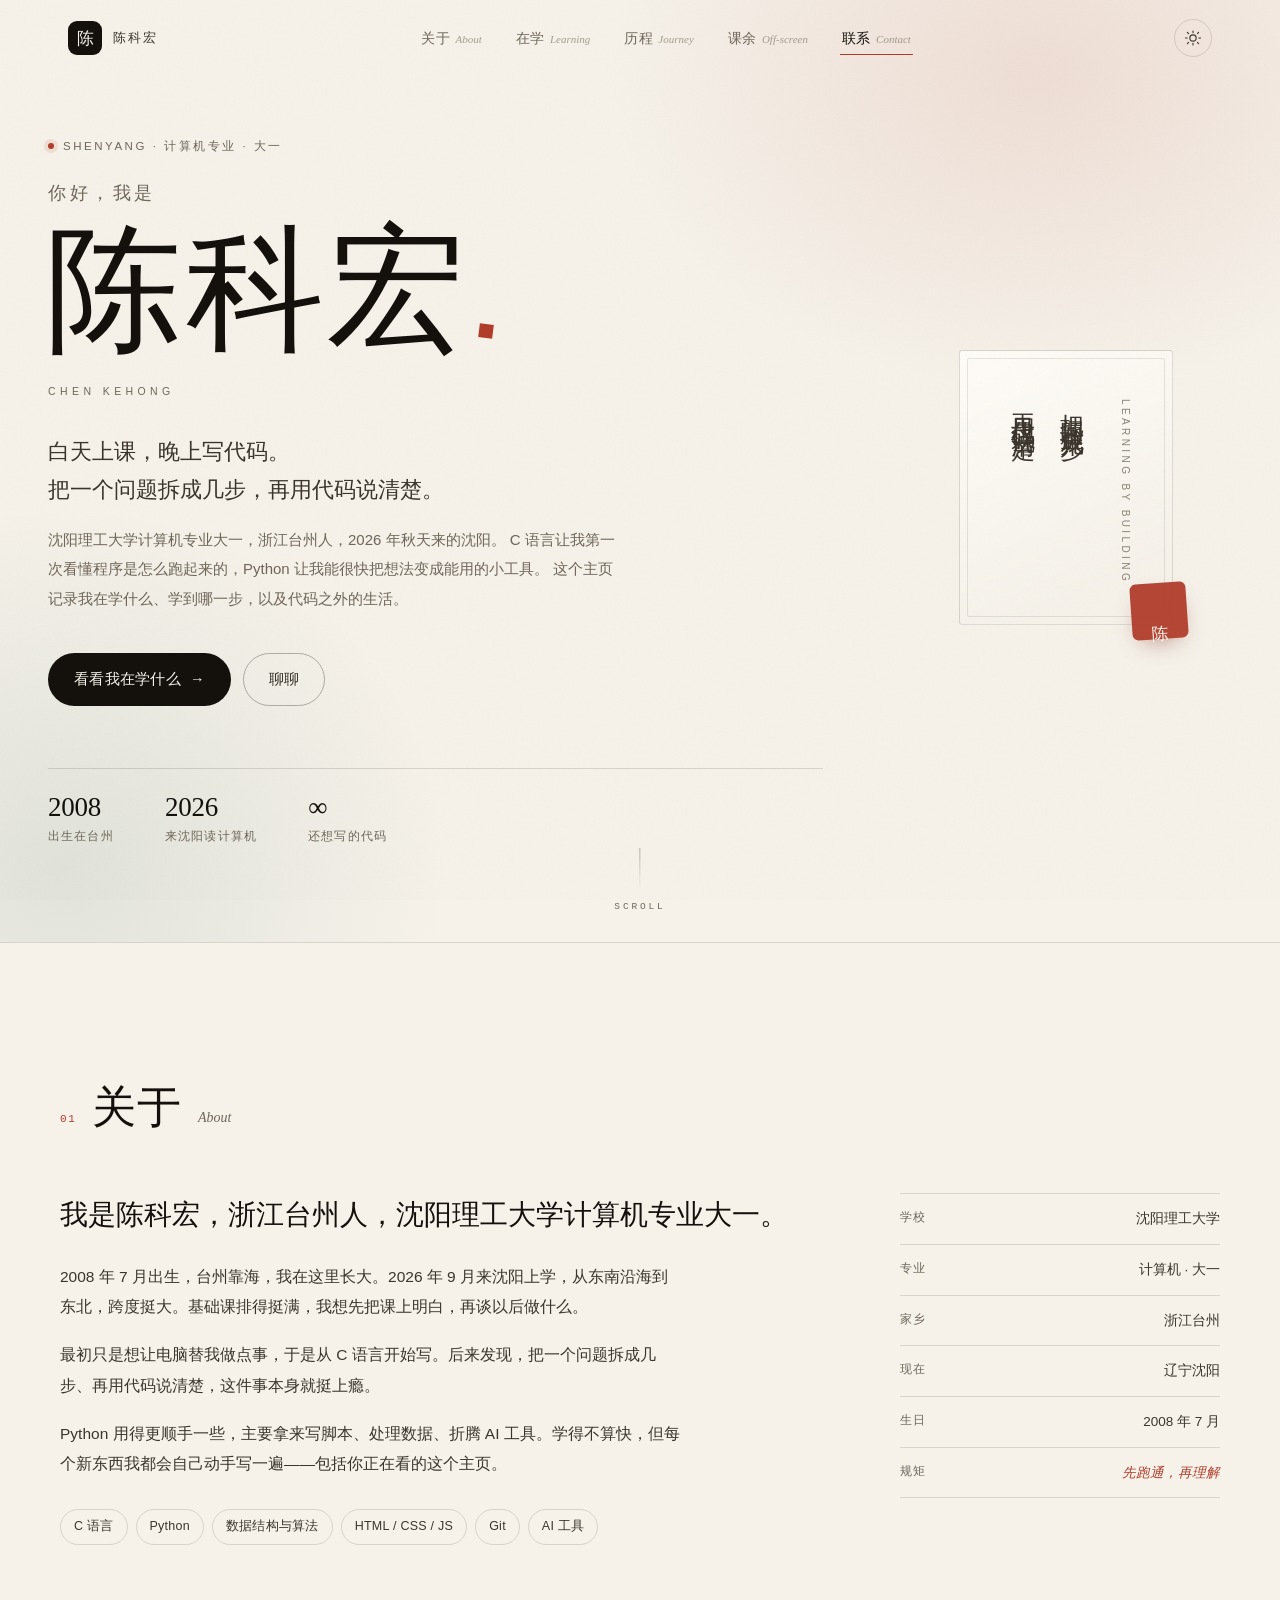
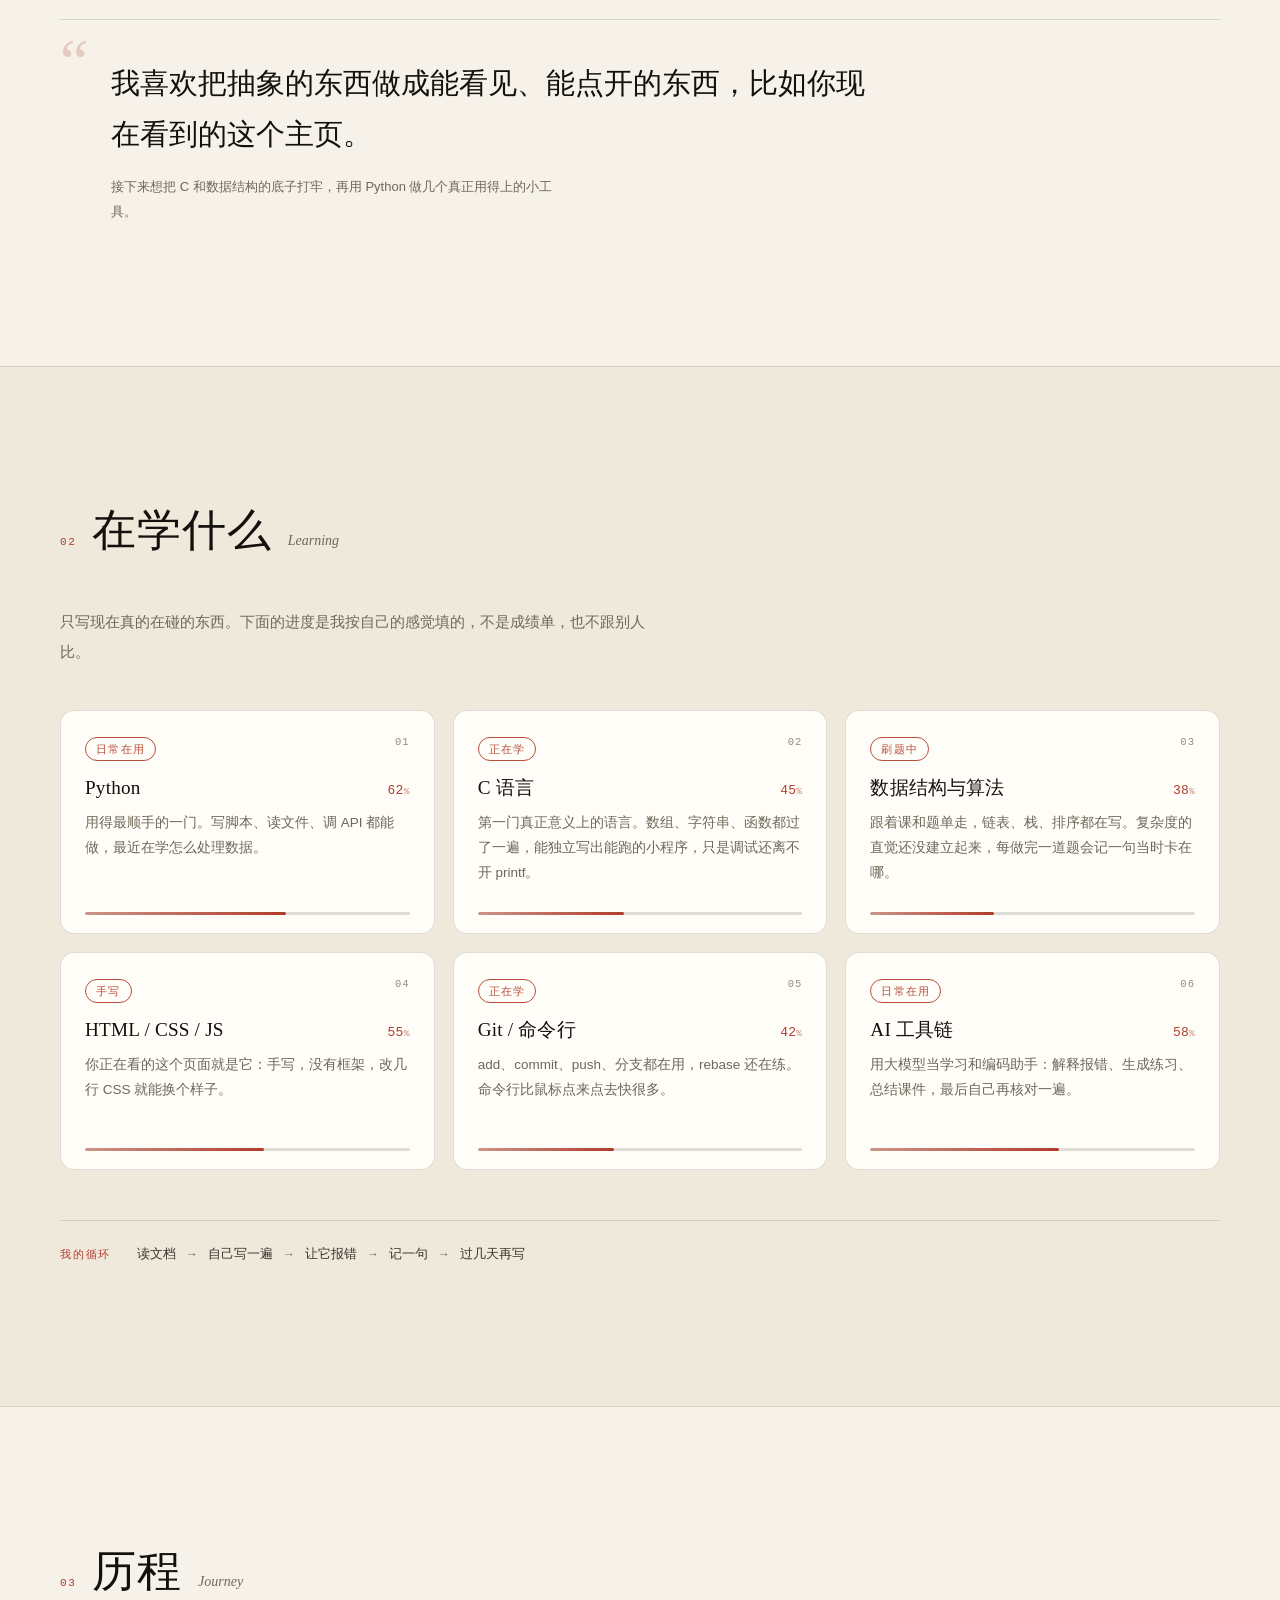
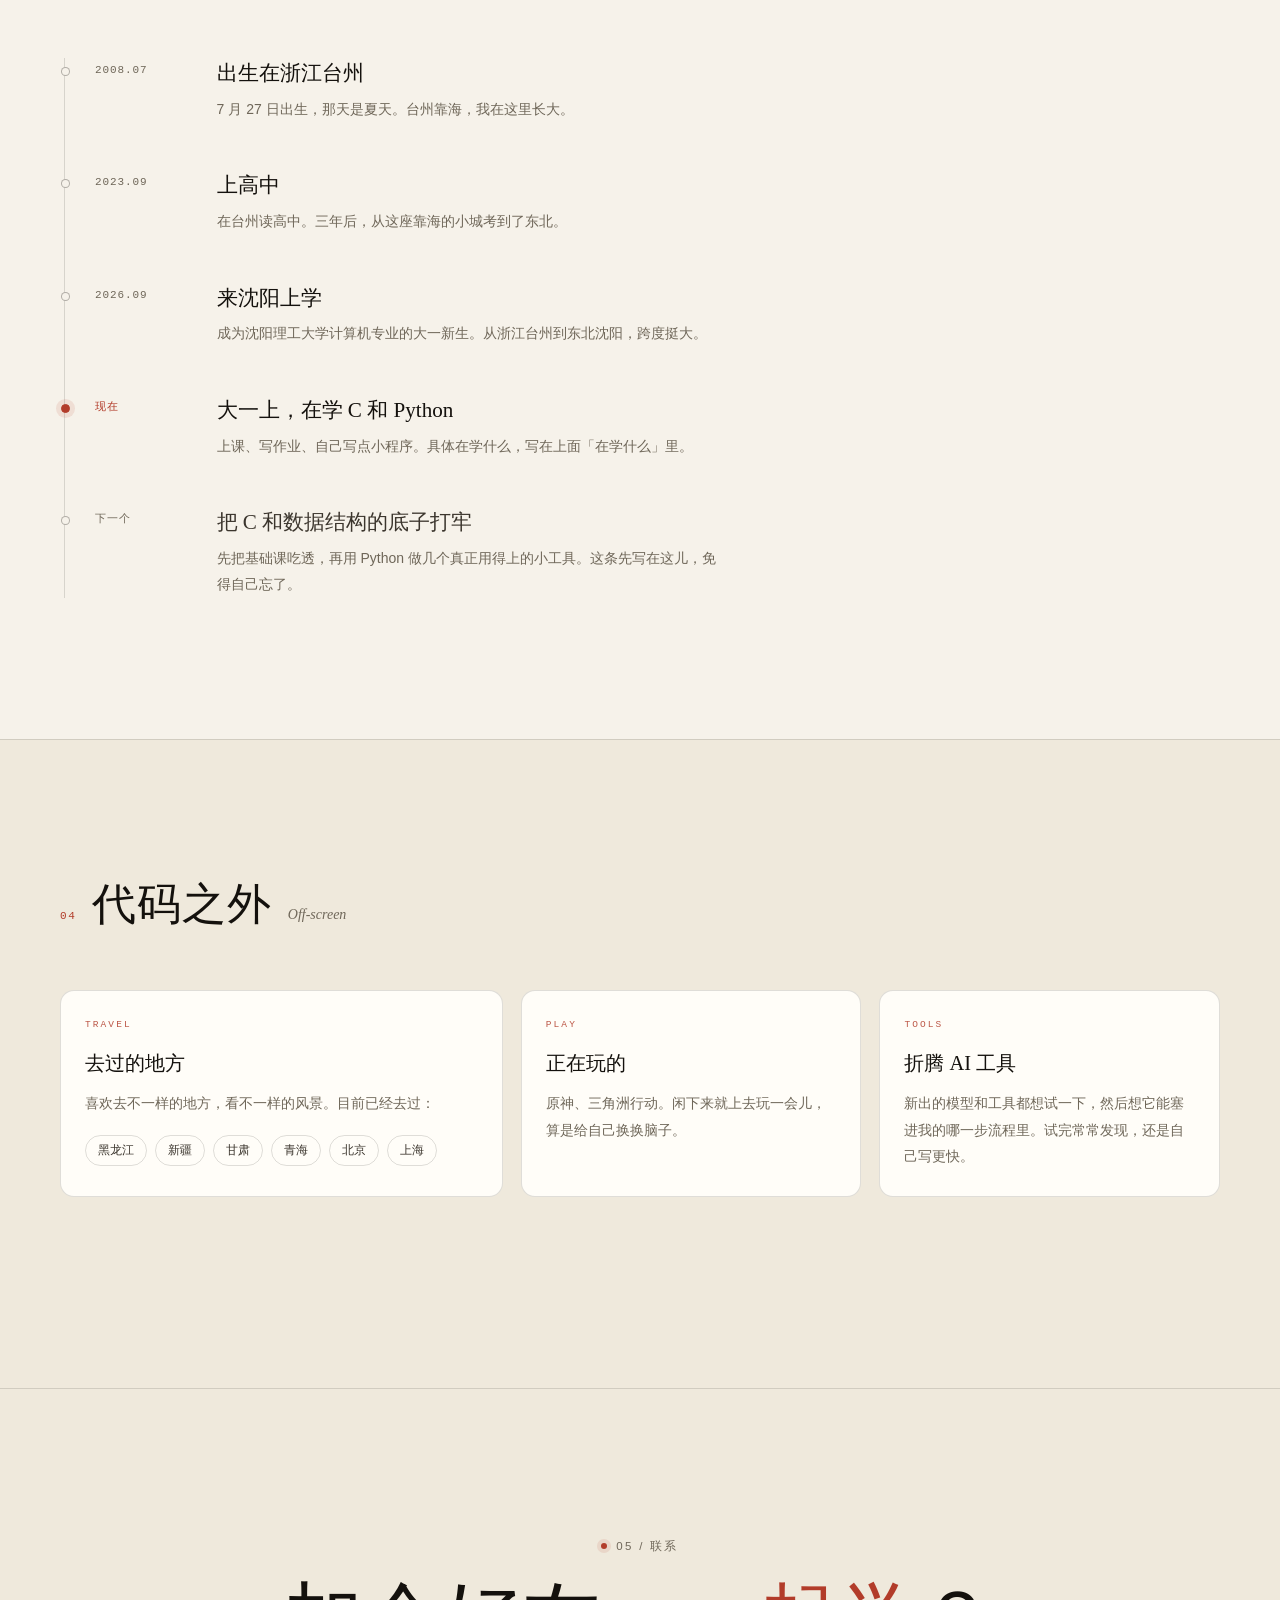
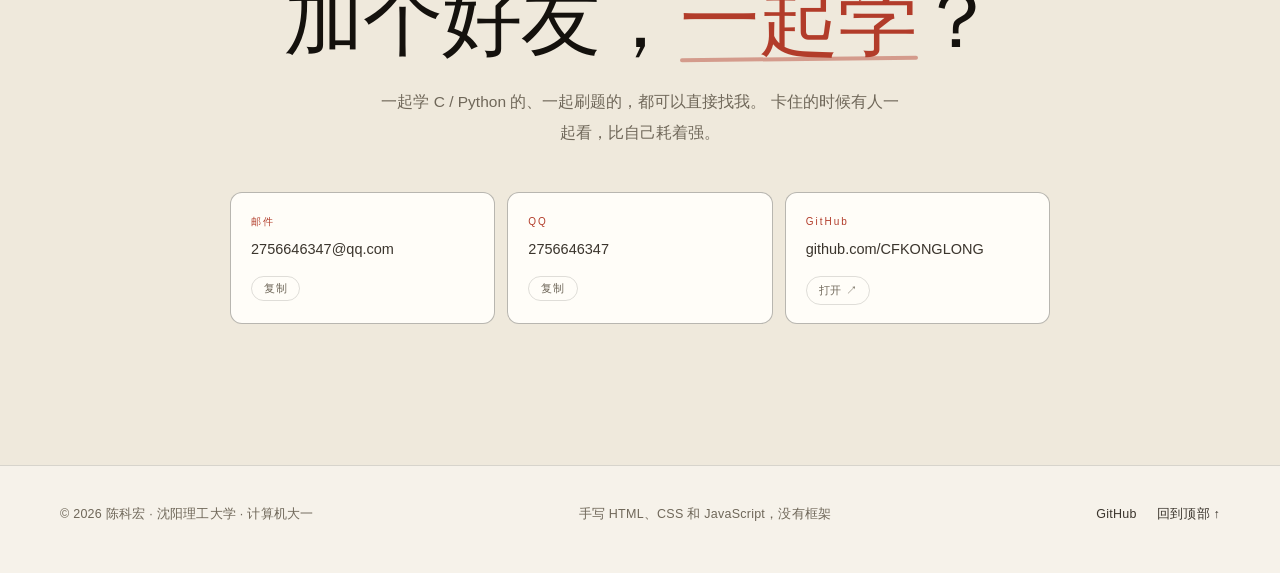
==== commit 10859980: "换成陈科宏的真实信息：关于 / 在学什么 / 历程 / 代码之外 / 联系，重做图标与分享封面" ====
--- a/index.html
+++ b/index.html
@@ -3,32 +3,31 @@
 <head>
 <meta charset="utf-8">
 <meta name="viewport" content="width=device-width, initial-scale=1">
-<title>Elaine · 前端工程师 — 时光的涂鸦墙</title>
-<meta name="description" content="Elaine，坐标上海的前端工程师。写代码，也写字；做过 React Native、Node 全栈与小程序，现在更在意界面上的每一条线和每一个间距。">
-<meta name="author" content="Elaine">
+<title>陈科宏 · 计算机大一 | 在练 C 和 Python</title>
+<meta name="description" content="陈科宏，沈阳理工大学计算机专业大一，浙江台州人。在学 C 语言、Python 和算法，喜欢写代码、旅行和打游戏。">
+<meta name="author" content="陈科宏">
 <meta name="color-scheme" content="light dark">
 <meta name="theme-color" content="#f6f2ea" media="(prefers-color-scheme: light)">
 <meta name="theme-color" content="#0c0c0e" media="(prefers-color-scheme: dark)">
-<link rel="canonical" href="https://lingmissing.github.io/">
+<link rel="canonical" href="https://cfkonglong.github.io/">
 
 <!-- 社交分享 -->
 <meta property="og:type" content="website">
-<meta property="og:site_name" content="时光的涂鸦墙">
-<meta property="og:title" content="Elaine · 前端工程师">
-<meta property="og:description" content="写代码，也写字。上海。code is poetry。">
-<meta property="og:url" content="https://lingmissing.github.io/">
-<meta property="og:image" content="https://lingmissing.github.io/assets/img/og-cover.jpg">
+<meta property="og:site_name" content="陈科宏">
+<meta property="og:title" content="陈科宏 · 计算机大一">
+<meta property="og:description" content="沈阳理工大学 · 计算机专业 · 大一 ｜ 在学 C 语言 / Python / 算法">
+<meta property="og:url" content="https://cfkonglong.github.io/">
+<meta property="og:image" content="https://cfkonglong.github.io/assets/img/og-cover.jpg">
 <meta property="og:image:width" content="1200">
 <meta property="og:image:height" content="630">
 <meta name="twitter:card" content="summary_large_image">
-<meta name="twitter:title" content="Elaine · 前端工程师">
-<meta name="twitter:description" content="写代码，也写字。上海。code is poetry。">
-<meta name="twitter:image" content="https://lingmissing.github.io/assets/img/og-cover.jpg">
+<meta name="twitter:title" content="陈科宏 · 计算机大一">
+<meta name="twitter:description" content="沈阳理工大学 · 计算机专业 · 大一 ｜ 在学 C 语言 / Python / 算法">
+<meta name="twitter:image" content="https://cfkonglong.github.io/assets/img/og-cover.jpg">
 
 <link rel="icon" href="./assets/img/favicon.svg" type="image/svg+xml">
 <link rel="icon" href="./assets/img/favicon-32.png" sizes="32x32" type="image/png">
 <link rel="apple-touch-icon" href="./assets/img/apple-touch-icon.png">
-<link rel="alternate" type="application/atom+xml" title="时光的涂鸦墙" href="https://lingmissing.github.io/blog/atom.xml">
 <link rel="stylesheet" href="./assets/css/site.css">
 
 <!-- 在样式生效前定好主题，避免闪白 -->
@@ -48,15 +47,16 @@
 
 <header class="site-header" id="site-header">
   <div class="site-header__inner">
-    <a class="brand" href="#top" aria-label="回到顶部，Elaine 的个人网站">
-      <span class="brand__mark">E</span>
-      <span class="brand__text">时光的涂鸦墙</span>
+    <a class="brand" href="#top" aria-label="回到顶部，陈科宏的个人主页">
+      <span class="brand__mark">陈</span>
+      <span class="brand__text">陈科宏</span>
     </a>
 
     <nav class="nav" id="nav" aria-label="主导航">
       <a class="nav__link" href="#about">关于<span class="nav__en">About</span></a>
-      <a class="nav__link" href="#works">作品<span class="nav__en">Works</span></a>
-      <a class="nav__link" href="#writing">写作<span class="nav__en">Writing</span></a>
+      <a class="nav__link" href="#learning">在学<span class="nav__en">Learning</span></a>
+      <a class="nav__link" href="#journey">历程<span class="nav__en">Journey</span></a>
+      <a class="nav__link" href="#life">课余<span class="nav__en">Off-screen</span></a>
       <a class="nav__link" href="#contact">联系<span class="nav__en">Contact</span></a>
     </nav>
 
@@ -79,7 +79,7 @@
 
 <main id="main">
 
-  <!-- ============================ HERO ============================ -->
+  <!-- ============================ 首屏 ============================ -->
   <section class="hero" id="top">
     <div class="hero__glow" aria-hidden="true"></div>
 
@@ -87,43 +87,45 @@
       <div class="hero__text">
         <p class="eyebrow" data-reveal>
           <span class="eyebrow__dot" aria-hidden="true"></span>
-          Shanghai · 前端工程师
+          Shenyang · 计算机专业 · 大一
         </p>
 
         <h1 class="hero__title" data-reveal style="--delay:.06s">
           <span class="hero__greet">你好，我是</span>
-          <span class="hero__name">Elaine<span class="hero__accent">.</span></span>
+          <span class="hero__name">陈科宏<span class="hero__seal-dot" aria-hidden="true"></span></span>
+          <span class="hero__name-en">CHEN KEHONG</span>
         </h1>
 
         <p class="hero__lead" data-reveal style="--delay:.12s">
-          在浏览器里搭房子的人。<br>
-          把复杂的东西做简单，把简单的东西做漂亮。
+          白天上课，晚上写代码。<br>
+          把一个问题拆成几步，再用代码说清楚。
         </p>
 
         <p class="hero__desc" data-reveal style="--delay:.18s">
-          坐标上海，写了近十年前端。日常是 Vue / React / TypeScript，
-          闲下来写点小工具、记点笔记——都堆在「时光的涂鸦墙」上。
+          沈阳理工大学计算机专业大一，浙江台州人，2026 年秋天来的沈阳。
+          C 语言让我第一次看懂程序是怎么跑起来的，Python 让我能很快把想法变成能用的小工具。
+          这个主页记录我在学什么、学到哪一步，以及代码之外的生活。
         </p>
 
         <div class="hero__actions" data-reveal style="--delay:.24s">
-          <a class="btn btn--primary" href="#works">看看作品 <span class="btn__arrow" aria-hidden="true">→</span></a>
-          <a class="btn btn--ghost" href="#writing">读读笔记</a>
+          <a class="btn btn--primary" href="#learning">看看我在学什么 <span class="btn__arrow" aria-hidden="true">→</span></a>
+          <a class="btn btn--ghost" href="#contact">聊聊</a>
         </div>
 
         <ul class="hero__stats" data-reveal style="--delay:.3s">
-          <li><span class="hero__stat-num">2015</span><span class="hero__stat-label">写下第一行代码</span></li>
-          <li><span class="hero__stat-num">21</span><span class="hero__stat-label">个公开仓库</span></li>
-          <li><span class="hero__stat-num">∞</span><span class="hero__stat-label">张草稿纸</span></li>
+          <li><span class="hero__stat-num">2008</span><span class="hero__stat-label">出生在台州</span></li>
+          <li><span class="hero__stat-num">2026</span><span class="hero__stat-label">来沈阳读计算机</span></li>
+          <li><span class="hero__stat-num">∞</span><span class="hero__stat-label">还想写的代码</span></li>
         </ul>
 
-        <p class="hero__quote" aria-hidden="true">每一行代码，都是时光的涂鸦</p>
+        <p class="hero__quote" aria-hidden="true">先跑通，再理解</p>
       </div>
 
       <aside class="hero__panel" data-reveal style="--delay:.16s" aria-hidden="true">
         <div class="verse">
-          <p class="verse__text">每一行代码<br>都是时光的<em>涂鸦</em></p>
-          <p class="verse__en">code is poetry</p>
-          <span class="seal">涂鸦</span>
+          <p class="verse__text">把问题拆成几步<br>再用代码说清楚</p>
+          <p class="verse__en">learning by building</p>
+          <span class="seal">陈</span>
         </div>
       </aside>
     </div>
@@ -145,196 +147,278 @@
 
       <div class="about">
         <div class="about__body" data-reveal>
-          <p class="about__lead">我是 Elaine，一个住在上海的前端工程师。</p>
-          <p>我写 JavaScript，也写字。喜欢把界面上的每一条线、每一个间距都调到舒服为止——这大概是我最早理解的「前端」。</p>
-          <p>2015 年注册 GitHub 之后，做过 React Native 的豆瓣电影、用 Node + MongoDB 搭过博客后端、写过微信小程序，也翻译过 Vue 2.0 的更新日志。现在更多时间花在工程化、组件和体验细节上。</p>
-          <p>这个网站是我自己的涂鸦墙：作品、笔记，和一些不想丢掉的想法。它没有用框架，只有一个 HTML、一份 CSS 和一点点 JavaScript。</p>
-
-          <ul class="chips" aria-label="常用技术">
-            <li>JavaScript</li>
-            <li>TypeScript</li>
-            <li>Vue</li>
-            <li>React</li>
-            <li>Node.js</li>
-            <li>小程序</li>
-            <li>Webpack / Vite</li>
-            <li>CSS 与动效</li>
+          <p class="about__lead">我是陈科宏，浙江台州人，沈阳理工大学计算机专业大一。</p>
+          <p>2008 年 7 月出生，台州靠海，我在这里长大。2026 年 9 月来沈阳上学，从东南沿海到东北，跨度挺大。基础课排得挺满，我想先把课上明白，再谈以后做什么。</p>
+          <p>最初只是想让电脑替我做点事，于是从 C 语言开始写。后来发现，把一个问题拆成几步、再用代码说清楚，这件事本身就挺上瘾。</p>
+          <p>Python 用得更顺手一些，主要拿来写脚本、处理数据、折腾 AI 工具。学得不算快，但每个新东西我都会自己动手写一遍——包括你正在看的这个主页。</p>
+
+          <ul class="chips" aria-label="正在接触的技术">
+            <li>C 语言</li>
+            <li>Python</li>
+            <li>数据结构与算法</li>
+            <li>HTML / CSS / JS</li>
+            <li>Git</li>
+            <li>AI 工具</li>
           </ul>
         </div>
 
         <dl class="facts" data-reveal style="--delay:.1s">
           <div class="facts__item">
-            <dt>坐标</dt>
-            <dd>上海 · 中国</dd>
-          </div>
-          <div class="facts__item">
-            <dt>身份</dt>
-            <dd>前端工程师</dd>
-          </div>
-          <div class="facts__item">
-            <dt>起点</dt>
-            <dd>2015 年，一个 GitHub Pages</dd>
-          </div>
-          <div class="facts__item">
-            <dt>信条</dt>
-            <dd><em>code is poetry</em></dd>
-          </div>
-          <div class="facts__item">
-            <dt>此刻</dt>
-            <dd>在写这个页面</dd>
+            <dt>学校</dt>
+            <dd>沈阳理工大学</dd>
+          </div>
+          <div class="facts__item">
+            <dt>专业</dt>
+            <dd>计算机 · 大一</dd>
+          </div>
+          <div class="facts__item">
+            <dt>家乡</dt>
+            <dd>浙江台州</dd>
+          </div>
+          <div class="facts__item">
+            <dt>现在</dt>
+            <dd>辽宁沈阳</dd>
+          </div>
+          <div class="facts__item">
+            <dt>生日</dt>
+            <dd>2008 年 7 月</dd>
+          </div>
+          <div class="facts__item">
+            <dt>规矩</dt>
+            <dd><em>先跑通，再理解</em></dd>
           </div>
         </dl>
       </div>
-    </div>
-  </section>
-
-  <!-- ============================ 作品 ============================ -->
-  <section class="section section--alt" id="works">
+
+      <figure class="quote" data-reveal>
+        <blockquote>我喜欢把抽象的东西做成能看见、能点开的东西，比如你现在看到的这个主页。</blockquote>
+        <figcaption>接下来想把 C 和数据结构的底子打牢，再用 Python 做几个真正用得上的小工具。</figcaption>
+      </figure>
+    </div>
+  </section>
+
+  <!-- ============================ 在学 ============================ -->
+  <section class="section section--alt" id="learning">
     <div class="wrap">
       <header class="section__head" data-reveal>
         <span class="section__num">02</span>
-        <h2 class="section__title">作品</h2>
-        <span class="section__en">Works</span>
-        <a class="section__more" href="https://github.com/lingmissing?tab=repositories" target="_blank" rel="noopener">全部仓库 <span aria-hidden="true">↗</span></a>
+        <h2 class="section__title">在学什么</h2>
+        <span class="section__en">Learning</span>
       </header>
 
-      <div class="cards">
-        <a class="card card--feature" href="https://lingmissing.github.io/" data-spotlight>
+      <p class="section__intro" data-reveal>
+        只写现在真的在碰的东西。下面的进度是我按自己的感觉填的，不是成绩单，也不跟别人比。
+      </p>
+
+      <div class="cards cards--skills">
+        <article class="card card--skill" data-reveal data-spotlight>
           <span class="card__index">01</span>
-          <div class="card__main">
-            <span class="card__tag">本站</span>
-            <h3 class="card__title">时光的涂鸦墙</h3>
-            <p class="card__desc">你现在看到的这个页面。手写 HTML / CSS / JavaScript，没有框架，只有明暗两套主题和一点点克制的动效。</p>
-            <span class="card__foot"><span class="card__meta">HTML · CSS · JS</span><span class="card__arrow" aria-hidden="true">↗</span></span>
-          </div>
-          <div class="card__mock" aria-hidden="true">
-            <div class="mock__bar"><i></i><i></i><i></i></div>
-            <div class="mock__body">
-              <span class="mock__name">Elaine<span class="mock__dot">.</span></span>
-              <span class="mock__line" style="width:76%"></span>
-              <span class="mock__line" style="width:54%"></span>
-              <span class="mock__pill"></span>
-            </div>
-          </div>
-        </a>
-
-        <a class="card" href="https://lingmissing.github.io/blog/" target="_blank" rel="noopener" data-spotlight>
+          <span class="card__tag">日常在用</span>
+          <div class="card__head">
+            <h3 class="card__title">Python</h3>
+            <span class="card__pct">62<i>%</i></span>
+          </div>
+          <p class="card__desc">用得最顺手的一门。写脚本、读文件、调 API 都能做，最近在学怎么处理数据。</p>
+          <div class="card__foot">
+            <span class="skill-bar"><i style="--v:62%"></i></span>
+          </div>
+        </article>
+
+        <article class="card card--skill" data-reveal data-spotlight style="--delay:.05s">
           <span class="card__index">02</span>
-          <span class="card__tag">博客</span>
-          <h3 class="card__title">Hexo 技术笔记</h3>
-          <p class="card__desc">从 JavaScript 闭包、Vue 2.0 新特性到 webpack 插件，十年里断断续续写下的技术笔记。</p>
-          <span class="card__foot"><span class="card__meta">Hexo · JavaScript</span><span class="card__arrow" aria-hidden="true">↗</span></span>
-        </a>
-
-        <a class="card" href="https://github.com/lingmissing/react-native-doubanMovie" target="_blank" rel="noopener" data-spotlight>
+          <span class="card__tag">正在学</span>
+          <div class="card__head">
+            <h3 class="card__title">C 语言</h3>
+            <span class="card__pct">45<i>%</i></span>
+          </div>
+          <p class="card__desc">第一门真正意义上的语言。数组、字符串、函数都过了一遍，能独立写出能跑的小程序，只是调试还离不开 printf。</p>
+          <div class="card__foot">
+            <span class="skill-bar"><i style="--v:45%"></i></span>
+          </div>
+        </article>
+
+        <article class="card card--skill" data-reveal data-spotlight style="--delay:.1s">
           <span class="card__index">03</span>
-          <span class="card__tag">App</span>
-          <h3 class="card__title">react-native-doubanMovie</h3>
-          <p class="card__desc">用 React Native 写的豆瓣电影客户端，对接豆瓣 API，做了电影列表、详情与搜索。</p>
-          <span class="card__foot"><span class="card__meta">React Native · ★ 4</span><span class="card__arrow" aria-hidden="true">↗</span></span>
-        </a>
-
-        <a class="card" href="https://github.com/lingmissing/mongoBlog" target="_blank" rel="noopener" data-spotlight>
+          <span class="card__tag">刷题中</span>
+          <div class="card__head">
+            <h3 class="card__title">数据结构与算法</h3>
+            <span class="card__pct">38<i>%</i></span>
+          </div>
+          <p class="card__desc">跟着课和题单走，链表、栈、排序都在写。复杂度的直觉还没建立起来，每做完一道题会记一句当时卡在哪。</p>
+          <div class="card__foot">
+            <span class="skill-bar"><i style="--v:38%"></i></span>
+          </div>
+        </article>
+
+        <article class="card card--skill" data-reveal data-spotlight style="--delay:.15s">
           <span class="card__index">04</span>
-          <span class="card__tag">全栈</span>
-          <h3 class="card__title">mongoBlog</h3>
-          <p class="card__desc">Node + Express + MongoDB 提供接口，React + Redux 负责界面，一个完整的全栈博客练习。</p>
-          <span class="card__foot"><span class="card__meta">Node · React · MongoDB</span><span class="card__arrow" aria-hidden="true">↗</span></span>
-        </a>
-
-        <a class="card" href="./legacy/" data-spotlight>
+          <span class="card__tag">手写</span>
+          <div class="card__head">
+            <h3 class="card__title">HTML / CSS / JS</h3>
+            <span class="card__pct">55<i>%</i></span>
+          </div>
+          <p class="card__desc">你正在看的这个页面就是它：手写，没有框架，改几行 CSS 就能换个样子。</p>
+          <div class="card__foot">
+            <span class="skill-bar"><i style="--v:55%"></i></span>
+          </div>
+        </article>
+
+        <article class="card card--skill" data-reveal data-spotlight style="--delay:.2s">
           <span class="card__index">05</span>
-          <span class="card__tag">旧站</span>
-          <h3 class="card__title">涂鸦墙 · 旧版</h3>
-          <p class="card__desc">上一个版本的 Vue 单页应用，藏在 <code>/legacy/</code> 里：图片压缩、裁剪、正则测试等小工具都还在。</p>
-          <span class="card__foot"><span class="card__meta">Vue · 旧版归档</span><span class="card__arrow" aria-hidden="true">↗</span></span>
-        </a>
-      </div>
-    </div>
-  </section>
-
-  <!-- ============================ 写作 ============================ -->
-  <section class="section" id="writing">
+          <span class="card__tag">正在学</span>
+          <div class="card__head">
+            <h3 class="card__title">Git / 命令行</h3>
+            <span class="card__pct">42<i>%</i></span>
+          </div>
+          <p class="card__desc">add、commit、push、分支都在用，rebase 还在练。命令行比鼠标点来点去快很多。</p>
+          <div class="card__foot">
+            <span class="skill-bar"><i style="--v:42%"></i></span>
+          </div>
+        </article>
+
+        <article class="card card--skill" data-reveal data-spotlight style="--delay:.25s">
+          <span class="card__index">06</span>
+          <span class="card__tag">日常在用</span>
+          <div class="card__head">
+            <h3 class="card__title">AI 工具链</h3>
+            <span class="card__pct">58<i>%</i></span>
+          </div>
+          <p class="card__desc">用大模型当学习和编码助手：解释报错、生成练习、总结课件，最后自己再核对一遍。</p>
+          <div class="card__foot">
+            <span class="skill-bar"><i style="--v:58%"></i></span>
+          </div>
+        </article>
+      </div>
+
+      <div class="loop" data-reveal>
+        <span class="loop__label">我的循环</span>
+        <ol class="loop__steps">
+          <li>读文档</li>
+          <li>自己写一遍</li>
+          <li>让它报错</li>
+          <li>记一句</li>
+          <li>过几天再写</li>
+        </ol>
+      </div>
+    </div>
+  </section>
+
+  <!-- ============================ 历程 ============================ -->
+  <section class="section" id="journey">
     <div class="wrap">
       <header class="section__head" data-reveal>
         <span class="section__num">03</span>
-        <h2 class="section__title">写作</h2>
-        <span class="section__en">Writing</span>
-        <a class="section__more" href="https://lingmissing.github.io/blog/archives/" target="_blank" rel="noopener">全部笔记 <span aria-hidden="true">↗</span></a>
+        <h2 class="section__title">历程</h2>
+        <span class="section__en">Journey</span>
       </header>
 
-      <ol class="posts">
-        <li data-reveal>
-          <a class="post" href="https://lingmissing.github.io/blog/2019/01/08/mutation-observer/" target="_blank" rel="noopener">
-            <time class="post__date" datetime="2019-01-08">2019.01.08</time>
-            <span class="post__title">MutationObserver 监听 DOM 树变化</span>
-            <span class="post__tag">DOM</span>
-            <span class="post__arrow" aria-hidden="true">→</span>
-          </a>
+      <ol class="timeline">
+        <li class="timeline__item" data-reveal>
+          <span class="timeline__date">2008.07</span>
+          <div class="timeline__body">
+            <h3 class="timeline__title">出生在浙江台州</h3>
+            <p class="timeline__desc">7 月 27 日出生，那天是夏天。台州靠海，我在这里长大。</p>
+          </div>
         </li>
-        <li data-reveal style="--delay:.04s">
-          <a class="post" href="https://lingmissing.github.io/blog/2016/12/12/javascript%E9%97%AD%E5%8C%85/" target="_blank" rel="noopener">
-            <time class="post__date" datetime="2016-12-12">2016.12.12</time>
-            <span class="post__title">JavaScript 闭包</span>
-            <span class="post__tag">基础</span>
-            <span class="post__arrow" aria-hidden="true">→</span>
-          </a>
+        <li class="timeline__item" data-reveal style="--delay:.05s">
+          <span class="timeline__date">2023.09</span>
+          <div class="timeline__body">
+            <h3 class="timeline__title">上高中</h3>
+            <p class="timeline__desc">在台州读高中。三年后，从这座靠海的小城考到了东北。</p>
+          </div>
         </li>
-        <li data-reveal style="--delay:.08s">
-          <a class="post" href="https://lingmissing.github.io/blog/2016/12/12/javascript%E9%80%92%E5%BD%92/" target="_blank" rel="noopener">
-            <time class="post__date" datetime="2016-12-12">2016.12.12</time>
-            <span class="post__title">JavaScript 递归</span>
-            <span class="post__tag">基础</span>
-            <span class="post__arrow" aria-hidden="true">→</span>
-          </a>
+        <li class="timeline__item" data-reveal style="--delay:.1s">
+          <span class="timeline__date">2026.09</span>
+          <div class="timeline__body">
+            <h3 class="timeline__title">来沈阳上学</h3>
+            <p class="timeline__desc">成为沈阳理工大学计算机专业的大一新生。从浙江台州到东北沈阳，跨度挺大。</p>
+          </div>
         </li>
-        <li data-reveal style="--delay:.12s">
-          <a class="post" href="https://lingmissing.github.io/blog/2016/12/09/vue-2/" target="_blank" rel="noopener">
-            <time class="post__date" datetime="2016-12-09">2016.12.09</time>
-            <span class="post__title">【译】Vue 2.0 的变化（二）</span>
-            <span class="post__tag">翻译 · Vue</span>
-            <span class="post__arrow" aria-hidden="true">→</span>
-          </a>
+        <li class="timeline__item timeline__item--now" data-reveal style="--delay:.15s">
+          <span class="timeline__date">现在</span>
+          <div class="timeline__body">
+            <h3 class="timeline__title">大一上，在学 C 和 Python</h3>
+            <p class="timeline__desc">上课、写作业、自己写点小程序。具体在学什么，写在上面「在学什么」里。</p>
+          </div>
         </li>
-        <li data-reveal style="--delay:.16s">
-          <a class="post" href="https://lingmissing.github.io/blog/2016/09/28/webpack-list-plugin/" target="_blank" rel="noopener">
-            <time class="post__date" datetime="2016-09-28">2016.09.28</time>
-            <span class="post__title">webpack 插件列表详解</span>
-            <span class="post__tag">工程化</span>
-            <span class="post__arrow" aria-hidden="true">→</span>
-          </a>
+        <li class="timeline__item timeline__item--next" data-reveal style="--delay:.2s">
+          <span class="timeline__date">下一个</span>
+          <div class="timeline__body">
+            <h3 class="timeline__title">把 C 和数据结构的底子打牢</h3>
+            <p class="timeline__desc">先把基础课吃透，再用 Python 做几个真正用得上的小工具。这条先写在这儿，免得自己忘了。</p>
+          </div>
         </li>
       </ol>
+    </div>
+  </section>
+
+  <!-- ============================ 代码之外 ============================ -->
+  <section class="section section--alt" id="life">
+    <div class="wrap">
+      <header class="section__head" data-reveal>
+        <span class="section__num">04</span>
+        <h2 class="section__title">代码之外</h2>
+        <span class="section__en">Off-screen</span>
+      </header>
+
+      <div class="life">
+        <article class="life__card life__card--wide" data-reveal>
+          <span class="life__label">TRAVEL</span>
+          <h3 class="life__title">去过的地方</h3>
+          <p class="life__desc">喜欢去不一样的地方，看不一样的风景。目前已经去过：</p>
+          <ul class="places">
+            <li>黑龙江</li>
+            <li>新疆</li>
+            <li>甘肃</li>
+            <li>青海</li>
+            <li>北京</li>
+            <li>上海</li>
+          </ul>
+        </article>
+
+        <article class="life__card" data-reveal style="--delay:.06s">
+          <span class="life__label">PLAY</span>
+          <h3 class="life__title">正在玩的</h3>
+          <p class="life__desc">原神、三角洲行动。闲下来就上去玩一会儿，算是给自己换换脑子。</p>
+        </article>
+
+        <article class="life__card" data-reveal style="--delay:.12s">
+          <span class="life__label">TOOLS</span>
+          <h3 class="life__title">折腾 AI 工具</h3>
+          <p class="life__desc">新出的模型和工具都想试一下，然后想它能塞进我的哪一步流程里。试完常常发现，还是自己写更快。</p>
+        </article>
+      </div>
+
+      <p class="life__home" data-reveal>家乡在浙江台州，现在人在沈阳——一个靠海，一个有雪。</p>
     </div>
   </section>
 
   <!-- ============================ 联系 ============================ -->
   <section class="section section--contact" id="contact">
     <div class="wrap wrap--narrow">
-      <p class="eyebrow eyebrow--center" data-reveal><span class="eyebrow__dot" aria-hidden="true"></span>04 / 联系</p>
-      <h2 class="contact__title" data-reveal>要不要，<em>聊聊</em>？</h2>
+      <p class="eyebrow eyebrow--center" data-reveal><span class="eyebrow__dot" aria-hidden="true"></span>05 / 联系</p>
+      <h2 class="contact__title" data-reveal>加个好友，<em>一起学</em>？</h2>
       <p class="contact__desc" data-reveal>
-        想聊前端、设计、工具，或者只是想说句好久不见，都可以找到我。
-        我不常在线，但看到一定会回。
+        一起学 C / Python 的、一起刷题的，都可以直接找我。
+        卡住的时候有人一起看，比自己耗着强。
       </p>
 
-      <div class="contact__links" data-reveal>
-        <a class="contact__link" href="https://github.com/lingmissing" target="_blank" rel="noopener">
-          <span class="contact__link-label">GitHub</span>
-          <span class="contact__link-handle">@lingmissing</span>
-          <span class="contact__arrow" aria-hidden="true">↗</span>
-        </a>
-        <a class="contact__link" href="https://lingmissing.github.io/blog/" target="_blank" rel="noopener">
-          <span class="contact__link-label">博客</span>
-          <span class="contact__link-handle">lingmissing.github.io/blog</span>
-          <span class="contact__arrow" aria-hidden="true">↗</span>
-        </a>
-        <a class="contact__link" href="https://lingmissing.github.io/blog/atom.xml" target="_blank" rel="noopener">
-          <span class="contact__link-label">RSS</span>
-          <span class="contact__link-handle">订阅更新</span>
-          <span class="contact__arrow" aria-hidden="true">↗</span>
-        </a>
-        <!-- ✏️ 想加邮箱：复制上面一个 <a>，把 href 换成 mailto:你的邮箱，label 写「邮件」 -->
+      <div class="contact__cards" data-reveal>
+        <div class="contact__card">
+          <span class="contact__label">邮件</span>
+          <a class="contact__value" href="mailto:2756646347@qq.com">2756646347@qq.com</a>
+          <button class="copy-btn" type="button" data-copy="2756646347@qq.com">复制</button>
+        </div>
+        <div class="contact__card">
+          <span class="contact__label">QQ</span>
+          <span class="contact__value">2756646347</span>
+          <button class="copy-btn" type="button" data-copy="2756646347">复制</button>
+        </div>
+        <div class="contact__card">
+          <span class="contact__label">GitHub</span>
+          <a class="contact__value" href="https://github.com/CFKONGLONG" target="_blank" rel="noopener">github.com/CFKONGLONG</a>
+          <a class="copy-btn copy-btn--link" href="https://github.com/CFKONGLONG" target="_blank" rel="noopener" aria-label="在新窗口打开 GitHub">打开 ↗</a>
+        </div>
       </div>
     </div>
   </section>
@@ -342,10 +426,10 @@
 
 <footer class="site-footer">
   <div class="wrap site-footer__inner">
-    <p class="site-footer__copy">© <span id="year">2026</span> Elaine · 时光的涂鸦墙</p>
-    <p class="site-footer__note">用 HTML、CSS 和 JavaScript 手写 · <em>code is poetry</em></p>
+    <p class="site-footer__copy">© <span id="year">2026</span> 陈科宏 · 沈阳理工大学 · 计算机大一</p>
+    <p class="site-footer__note">手写 HTML、CSS 和 JavaScript，没有框架</p>
     <div class="site-footer__links">
-      <a href="https://github.com/lingmissing/lingmissing.github.com" target="_blank" rel="noopener">源码</a>
+      <a href="https://github.com/CFKONGLONG" target="_blank" rel="noopener">GitHub</a>
       <a href="#top">回到顶部 ↑</a>
     </div>
   </div>
@@ -355,15 +439,14 @@
 {
   "@context": "https://schema.org",
   "@type": "Person",
-  "name": "Elaine",
-  "alternateName": "lingmissing",
-  "url": "https://lingmissing.github.io/",
-  "jobTitle": "前端工程师",
-  "address": { "@type": "PostalAddress", "addressLocality": "上海", "addressCountry": "CN" },
-  "sameAs": [
-    "https://github.com/lingmissing",
-    "https://lingmissing.github.io/blog/"
-  ]
+  "name": "陈科宏",
+  "alternateName": ["CHEN KEHONG", "CFKONGLONG"],
+  "url": "https://cfkonglong.github.io/",
+  "jobTitle": "学生",
+  "affiliation": { "@type": "CollegeOrUniversity", "name": "沈阳理工大学" },
+  "address": { "@type": "PostalAddress", "addressLocality": "沈阳", "addressRegion": "辽宁", "addressCountry": "CN" },
+  "birthDate": "2008-07",
+  "sameAs": ["https://github.com/CFKONGLONG"]
 }
 </script>
 <script src="./assets/js/site.js" defer></script>
--- a/assets/css/site.css
+++ b/assets/css/site.css
@@ -1,5 +1,5 @@
 /* =========================================================
-   时光的涂鸦墙 · 个人网站样式
+   陈科宏的个人主页 · 样式
    明暗双主题 / 纸感 / 无框架
    ========================================================= */
 
@@ -177,8 +177,8 @@
   background: var(--ink);
   color: var(--bg);
   font-family: var(--font-serif);
-  font-style: italic;
-  font-size: 19px;
+  font-style: normal;
+  font-size: 17px;
   line-height: 1;
   transition: background-color 0.3s var(--ease), transform 0.4s var(--ease);
 }
@@ -435,13 +435,29 @@
 .hero__name {
   display: block;
   font-family: var(--font-serif);
-  font-size: clamp(4.4rem, 13vw, 10.5rem);
+  font-size: clamp(4rem, 11vw, 8.6rem);
   font-weight: 500;
-  line-height: 0.94;
-  letter-spacing: -0.035em;
-  margin-left: -0.05em;
-}
-.hero__accent { color: var(--seal); }
+  line-height: 1.08;
+  letter-spacing: 0.02em;
+  margin-left: -0.02em;
+}
+.hero__seal-dot {
+  display: inline-block;
+  width: 0.1em;
+  height: 0.1em;
+  margin-left: 0.08em;
+  background: var(--seal);
+  transform: rotate(7deg);
+  vertical-align: baseline;
+}
+.hero__name-en {
+  display: block;
+  margin-top: 16px;
+  font-size: 10.5px;
+  letter-spacing: 0.42em;
+  text-transform: uppercase;
+  color: var(--muted);
+}
 
 .hero__lead {
   margin-top: clamp(22px, 3vw, 34px);
@@ -738,94 +754,70 @@
 }
 .card:hover::before { opacity: 1; }
 
-.card--feature {
-  grid-column: span 2;
-  display: grid;
-  grid-template-columns: minmax(0, 1fr) 224px;
-  align-items: stretch;
-  gap: clamp(20px, 3vw, 34px);
-  padding: 30px 30px 22px;
-  background:
-    linear-gradient(
-      150deg,
-      color-mix(in srgb, var(--seal) 7%, var(--bg-elev)),
-      var(--bg-elev) 62%
-    );
-}
-.card--feature .card__main {
+/* ---------- 在学 ---------- */
+.section__intro {
+  max-width: 40em;
+  margin: -10px 0 clamp(28px, 4vw, 44px);
+  font-size: 15px;
+  line-height: 1.95;
+  color: var(--muted);
+}
+
+.card--skill {
+  min-height: 218px;
+  cursor: default;
+}
+.card--skill:hover { transform: translateY(-3px); }
+
+.card__head {
+  display: flex;
+  align-items: baseline;
+  justify-content: space-between;
+  gap: 10px;
+  margin: 14px 0 8px;
+}
+.card__head .card__title {
+  margin: 0;
+  font-size: clamp(1.15rem, 1.5vw, 1.32rem);
+}
+.card__pct {
+  flex-shrink: 0;
+  font-family: var(--font-mono);
+  font-size: 13px;
+  letter-spacing: 0.02em;
+  color: var(--seal);
+}
+.card__pct i { font-style: normal; font-size: 9.5px; opacity: 0.65; }
+
+.card--skill .card__foot {
+  padding-top: 4px;
+  border-top: none;
+}
+
+.skill-bar {
   position: relative;
-  display: flex;
-  flex-direction: column;
-  height: 100%;
-  min-height: 190px;
-}
-.card--feature .card__title {
-  margin-top: 14px;
-  font-size: clamp(1.5rem, 2.2vw, 1.9rem);
-}
-.card--feature .card__desc { max-width: 30em; }
-.card--feature .card__foot { margin-top: auto; }
-
-.card__mock {
+  display: block;
   width: 100%;
-  max-width: 236px;
-  align-self: center;
-  justify-self: end;
-  border: 1px solid var(--line);
-  border-radius: 8px;
-  background: var(--bg);
-  box-shadow: 0 22px 40px -28px rgba(40, 28, 16, 0.7);
-  transform: rotate(-2.5deg);
-  overflow: hidden;
-  transition: transform 0.6s var(--ease);
-}
-.card:hover .card__mock { transform: rotate(-1deg) translateY(-3px); }
-
-.mock__bar {
-  display: flex;
-  align-items: center;
-  gap: 4px;
-  height: 20px;
-  padding: 0 9px;
-  border-bottom: 1px solid var(--line);
-  background: color-mix(in srgb, var(--bg-soft) 65%, transparent);
-}
-.mock__bar i {
-  width: 5px;
-  height: 5px;
-  border-radius: 50%;
-  background: var(--line-strong);
-}
-.mock__body {
-  display: flex;
-  flex-direction: column;
-  gap: 7px;
-  justify-content: center;
-  padding: 17px 15px;
-}
-.mock__name {
-  font-family: var(--font-serif);
-  font-size: 24px;
-  line-height: 1;
-  letter-spacing: -0.02em;
-  color: var(--ink);
-}
-.mock__dot { color: var(--seal); }
-.mock__line {
-  display: block;
-  height: 4px;
+  height: 3px;
   border-radius: 2px;
   background: var(--line);
-}
-.mock__pill {
-  display: block;
-  width: 54px;
-  height: 14px;
-  margin-top: 3px;
-  border-radius: 999px;
-  background: var(--seal);
-  opacity: 0.85;
-}
+  overflow: hidden;
+}
+.skill-bar i {
+  position: absolute;
+  inset: 0 auto 0 0;
+  width: var(--v, 0%);
+  border-radius: 2px;
+  background: linear-gradient(
+    90deg,
+    color-mix(in srgb, var(--seal) 45%, transparent),
+    var(--seal)
+  );
+  transform: scaleX(0);
+  transform-origin: left;
+  transition: transform 1.1s var(--ease) 0.15s;
+}
+.card--skill.is-visible .skill-bar i { transform: scaleX(1); }
 
 .card__index {
   position: absolute;
@@ -895,58 +887,178 @@
   transform: translate(3px, -3px);
 }
 
-/* ---------- 写作 ---------- */
-.posts { border-top: 1px solid var(--line); }
-.posts li { border-bottom: 1px solid var(--line); }
-
-.post {
+/* ---------- 引文 ---------- */
+.quote {
+  position: relative;
+  margin: clamp(42px, 6vw, 74px) 0 0;
+  padding: clamp(26px, 3.6vw, 38px) 0 0 clamp(30px, 4vw, 54px);
+  border-top: 1px solid var(--line);
+}
+.quote::before {
+  content: "\201C";
+  position: absolute;
+  top: 0.16em;
+  left: 0;
+  font-family: var(--font-serif);
+  font-size: clamp(3rem, 5vw, 4.4rem);
+  line-height: 1;
+  color: var(--seal);
+  opacity: 0.22;
+}
+.quote blockquote {
+  max-width: 26em;
+  margin: 0;
+  font-family: var(--font-serif);
+  font-size: clamp(1.32rem, 2.3vw, 1.9rem);
+  line-height: 1.72;
+  color: var(--ink);
+}
+.quote figcaption {
+  max-width: 34em;
+  margin-top: 16px;
+  font-size: 13px;
+  line-height: 1.9;
+  color: var(--muted);
+}
+
+/* ---------- 历程 ---------- */
+.timeline {
+  position: relative;
+  margin-left: 4px;
+  padding-left: 30px;
+  border-left: 1px solid var(--line);
+}
+.timeline__item {
+  position: relative;
   display: grid;
-  grid-template-columns: 104px minmax(0, 1fr) auto 24px;
-  align-items: center;
-  gap: 20px;
-  padding: 22px 6px;
-  transition: background-color 0.4s var(--ease), padding 0.4s var(--ease);
-}
-.post:hover {
-  background: var(--bg-soft);
-  padding-left: 18px;
-  padding-right: 10px;
-}
-
-.post__date {
+  grid-template-columns: 96px minmax(0, 1fr);
+  gap: clamp(14px, 2vw, 28px);
+  padding-bottom: clamp(34px, 4vw, 48px);
+}
+.timeline__item:last-child { padding-bottom: 0; }
+.timeline__item::before {
+  content: "";
+  position: absolute;
+  left: calc(-30px - 4.5px);
+  top: 9px;
+  width: 9px;
+  height: 9px;
+  border-radius: 50%;
+  background: var(--bg);
+  border: 1px solid var(--line-strong);
+}
+.timeline__item--now::before {
+  background: var(--seal);
+  border-color: var(--seal);
+  box-shadow: 0 0 0 5px var(--seal-soft);
+}
+.timeline__date {
+  padding-top: 3px;
   font-family: var(--font-mono);
   font-size: 11px;
-  letter-spacing: 0.04em;
-  color: var(--muted);
-}
-
-.post__title {
-  font-family: var(--font-serif);
-  font-size: clamp(1rem, 1.6vw, 1.2rem);
-  line-height: 1.6;
-  color: var(--ink);
-  transition: color 0.3s;
-}
-.post:hover .post__title { color: var(--seal); }
-
-.post__tag {
-  padding: 2px 9px;
+  letter-spacing: 0.08em;
+  color: var(--muted);
+  white-space: nowrap;
+}
+.timeline__item--now .timeline__date { color: var(--seal); }
+.timeline__title {
+  margin-bottom: 6px;
+  font-family: var(--font-serif);
+  font-size: clamp(1.1rem, 1.7vw, 1.32rem);
+  line-height: 1.5;
+}
+.timeline__desc {
+  max-width: 36em;
+  font-size: 14px;
+  line-height: 1.9;
+  color: var(--muted);
+}
+.timeline__item--next .timeline__title { color: var(--ink-2); }
+
+/* ---------- 我的循环 ---------- */
+.loop {
+  display: flex;
+  flex-wrap: wrap;
+  align-items: center;
+  gap: 12px 26px;
+  margin-top: clamp(34px, 4.5vw, 50px);
+  padding-top: 22px;
+  border-top: 1px solid var(--line);
+}
+.loop__label {
+  font-size: 11px;
+  letter-spacing: 0.16em;
+  color: var(--seal);
+}
+.loop__steps {
+  display: flex;
+  flex-wrap: wrap;
+  align-items: center;
+  gap: 8px 10px;
+}
+.loop__steps li {
+  display: inline-flex;
+  align-items: center;
+  gap: 10px;
+  font-size: 13px;
+  color: var(--ink-2);
+}
+.loop__steps li + li::before {
+  content: "\2192";
+  font-size: 12px;
+  color: var(--muted);
+}
+
+/* ---------- 代码之外 ---------- */
+.life {
+  display: grid;
+  grid-template-columns: 1.3fr 1fr 1fr;
+  gap: 18px;
+}
+.life__card {
+  padding: 26px 24px;
+  border: 1px solid var(--line);
+  border-radius: 14px;
+  background: var(--bg-elev);
+}
+.life__label {
+  display: block;
+  font-family: var(--font-mono);
+  font-size: 9.5px;
+  letter-spacing: 0.22em;
+  color: var(--seal);
+  opacity: 0.85;
+}
+.life__title {
+  margin: 12px 0 8px;
+  font-family: var(--font-serif);
+  font-size: clamp(1.18rem, 1.6vw, 1.4rem);
+}
+.life__desc {
+  max-width: 34em;
+  font-size: 14px;
+  line-height: 1.9;
+  color: var(--muted);
+}
+.places {
+  display: flex;
+  flex-wrap: wrap;
+  gap: 8px;
+  margin-top: 18px;
+}
+.places li {
+  padding: 4px 12px;
   border: 1px solid var(--line);
   border-radius: 999px;
-  font-size: 10.5px;
+  font-size: 12px;
+  color: var(--ink-2);
+}
+.life__home {
+  margin-top: 26px;
+  font-family: var(--font-serif);
+  font-size: 14px;
   letter-spacing: 0.04em;
   color: var(--muted);
-  white-space: nowrap;
-}
-
-.post__arrow {
-  justify-self: end;
-  color: var(--muted);
-  transition: transform 0.35s var(--ease), color 0.3s;
-}
-.post:hover .post__arrow {
-  color: var(--seal);
-  transform: translateX(4px);
 }
 
 /* ---------- 联系 ---------- */
@@ -983,39 +1095,63 @@
   color: var(--muted);
 }
 
-.contact__links {
-  display: flex;
-  flex-wrap: wrap;
-  justify-content: center;
+.contact__cards {
+  display: grid;
+  grid-template-columns: repeat(3, minmax(0, 1fr));
   gap: 12px;
-  margin-top: clamp(32px, 5vw, 46px);
-}
-
-.contact__link {
-  display: inline-flex;
-  align-items: baseline;
-  gap: 11px;
-  padding: 13px 22px;
+  margin-top: clamp(32px, 5vw, 44px);
+  text-align: left;
+}
+.contact__card {
+  display: flex;
+  flex-direction: column;
+  gap: 7px;
+  padding: 20px 20px 18px;
   border: 1px solid var(--line-strong);
+  border-radius: 12px;
+  background: var(--bg-elev);
+  transition: border-color 0.3s var(--ease), transform 0.35s var(--ease);
+}
+.contact__card:hover {
+  border-color: var(--seal);
+  transform: translateY(-2px);
+}
+.contact__label {
+  font-size: 10px;
+  letter-spacing: 0.2em;
+  color: var(--seal);
+}
+.contact__value {
+  font-size: 14.5px;
+  color: var(--ink-2);
+  overflow-wrap: anywhere;
+  transition: color 0.25s;
+}
+a.contact__value:hover { color: var(--seal); }
+
+.copy-btn {
+  align-self: flex-start;
+  margin-top: 6px;
+  padding: 4px 12px;
+  border: 1px solid var(--line);
   border-radius: 999px;
-  font-size: 14px;
-  color: var(--ink-2);
-  transition: transform 0.35s var(--ease), border-color 0.35s,
-    color 0.35s, background-color 0.35s;
-}
-.contact__link:hover {
-  transform: translateY(-2px);
+  background: transparent;
+  font-family: var(--font-sans);
+  font-size: 11px;
+  letter-spacing: 0.06em;
+  color: var(--muted);
+  cursor: pointer;
+  transition: color 0.25s, border-color 0.25s, background-color 0.25s;
+}
+.copy-btn:hover {
+  color: var(--seal);
   border-color: var(--seal);
-  color: var(--seal);
-  background: var(--bg-elev);
-}
-.contact__link-label { font-family: var(--font-serif); font-size: 15px; }
-.contact__link-handle {
-  font-family: var(--font-mono);
-  font-size: 11.5px;
-  color: var(--muted);
-}
-.contact__arrow { font-size: 12px; opacity: 0.7; }
+}
+.copy-btn.is-copied {
+  background: var(--seal);
+  border-color: var(--seal);
+  color: #fff8f0;
+}
 
 /* ---------- 页脚 ---------- */
 .site-footer {
@@ -1063,6 +1199,8 @@
 /* ---------- 响应式 ---------- */
 @media (max-width: 1080px) {
   .cards { grid-template-columns: repeat(2, minmax(0, 1fr)); }
+  .life { grid-template-columns: repeat(2, minmax(0, 1fr)); }
+  .life__card:first-child { grid-column: span 2; }
 }
 
 @media (max-width: 980px) {
@@ -1133,37 +1271,32 @@
   :root { --header-h: 68px; }
 
   .cards { grid-template-columns: minmax(0, 1fr); }
-  .card--feature {
-    grid-column: auto;
-    display: block;
-    padding: 24px 22px 18px;
-  }
-  .card--feature .card__main { min-height: 0; }
-  .card--feature .card__mock { display: none; }
   .card { min-height: 0; }
+  .card--skill { min-height: 0; }
 
   .brand__text { display: none; }
 
   .hero__stats { gap: 18px; }
   .hero__stat-label { letter-spacing: 0.04em; }
-
-  .section__more {
-    flex-basis: 100%;
-    margin-top: 2px;
-    border-bottom: none;
+  .hero__name-en { margin-top: 12px; letter-spacing: 0.32em; }
+  .hero__scroll { display: none; }
+
+  .section__head { gap: 10px 12px; }
+
+  .quote { padding-left: 30px; }
+  .quote::before { font-size: 2.6rem; }
+
+  .timeline__item {
+    grid-template-columns: minmax(0, 1fr);
+    gap: 6px;
   }
-  .section__head { gap: 10px 12px; }
-
-  .post {
-    grid-template-columns: minmax(0, 1fr) 22px;
-    gap: 4px 12px;
-    padding: 18px 0;
-  }
-  .post__date { grid-column: 1; grid-row: 1; }
-  .post__title { grid-column: 1; grid-row: 2; }
-  .post__tag { display: none; }
-  .post__arrow { grid-row: 1 / span 2; }
-  .post:hover { padding-left: 0; }
+  .timeline__item::before { top: 7px; }
+  .timeline__date { padding-top: 0; }
+
+  .life { grid-template-columns: minmax(0, 1fr); }
+  .life__card:first-child { grid-column: auto; }
+
+  .contact__cards { grid-template-columns: minmax(0, 1fr); }
 
   .site-footer__inner { flex-direction: column; align-items: flex-start; }
 }
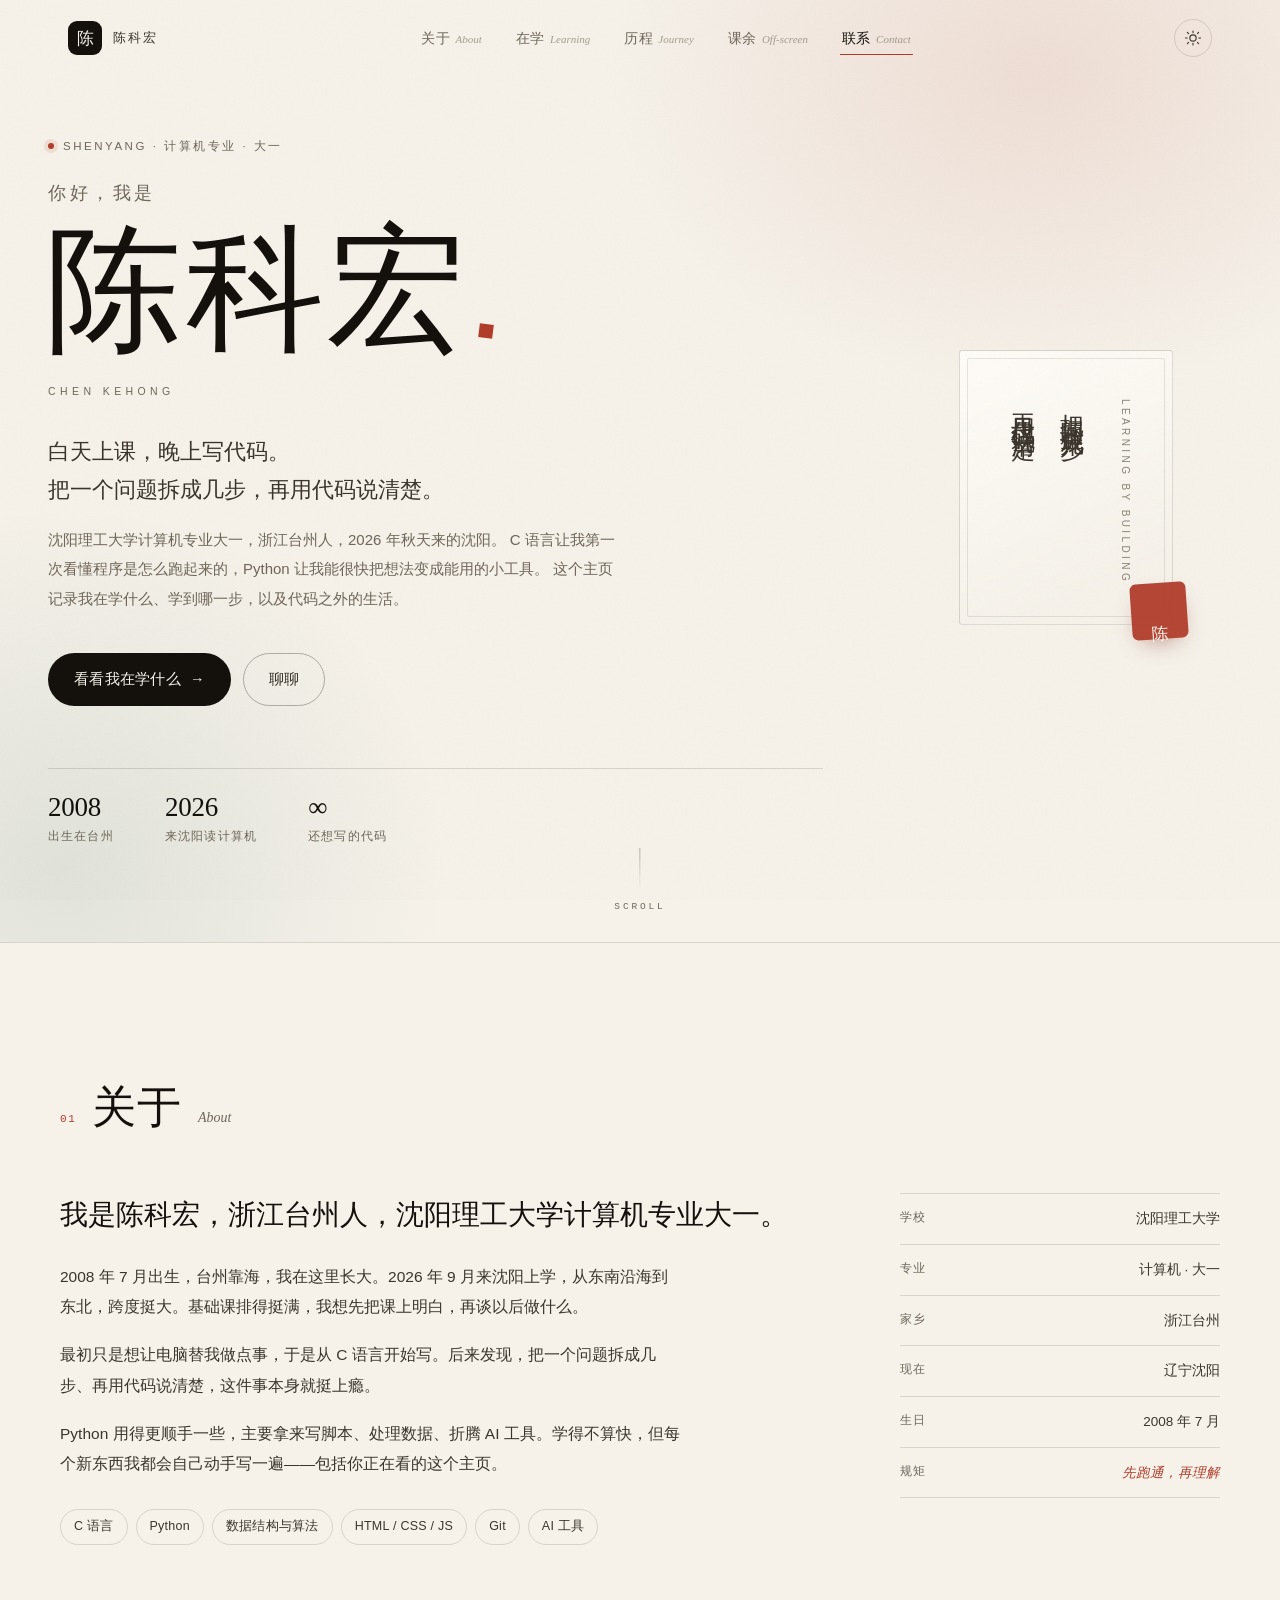
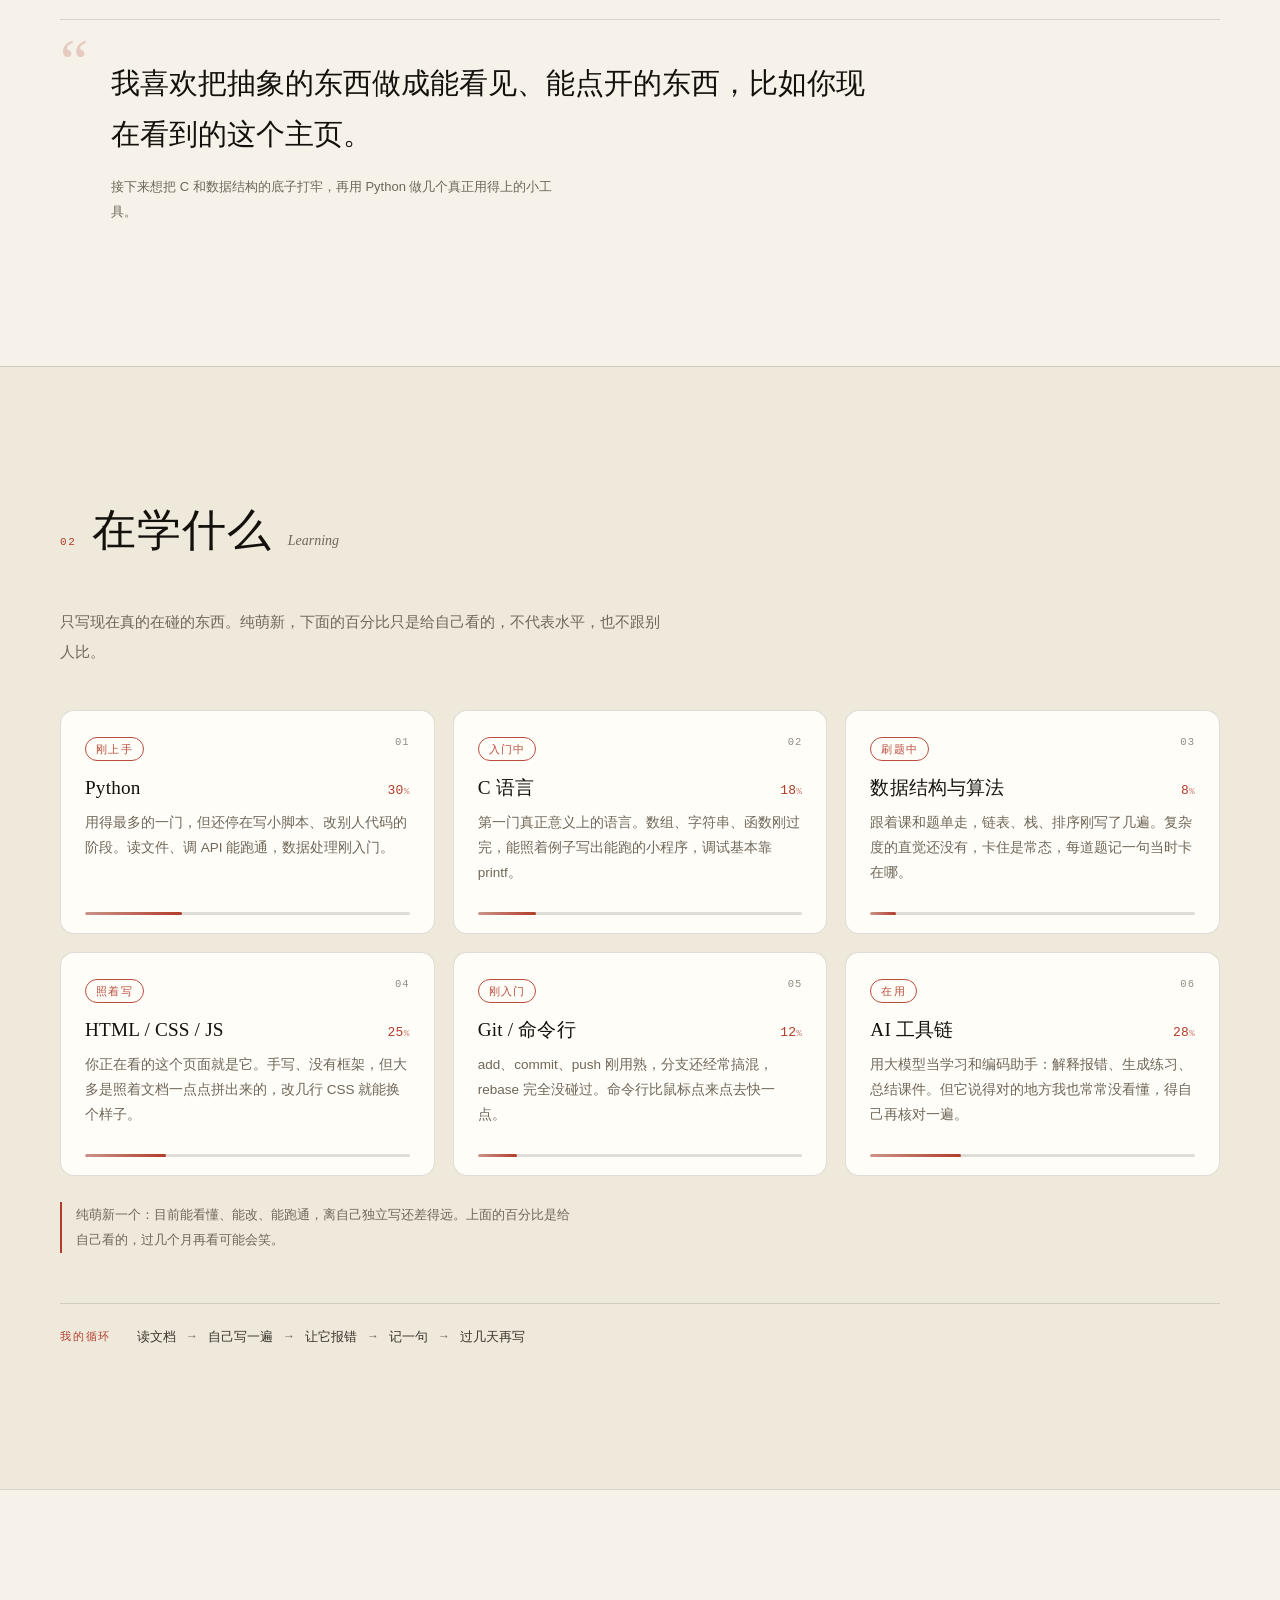
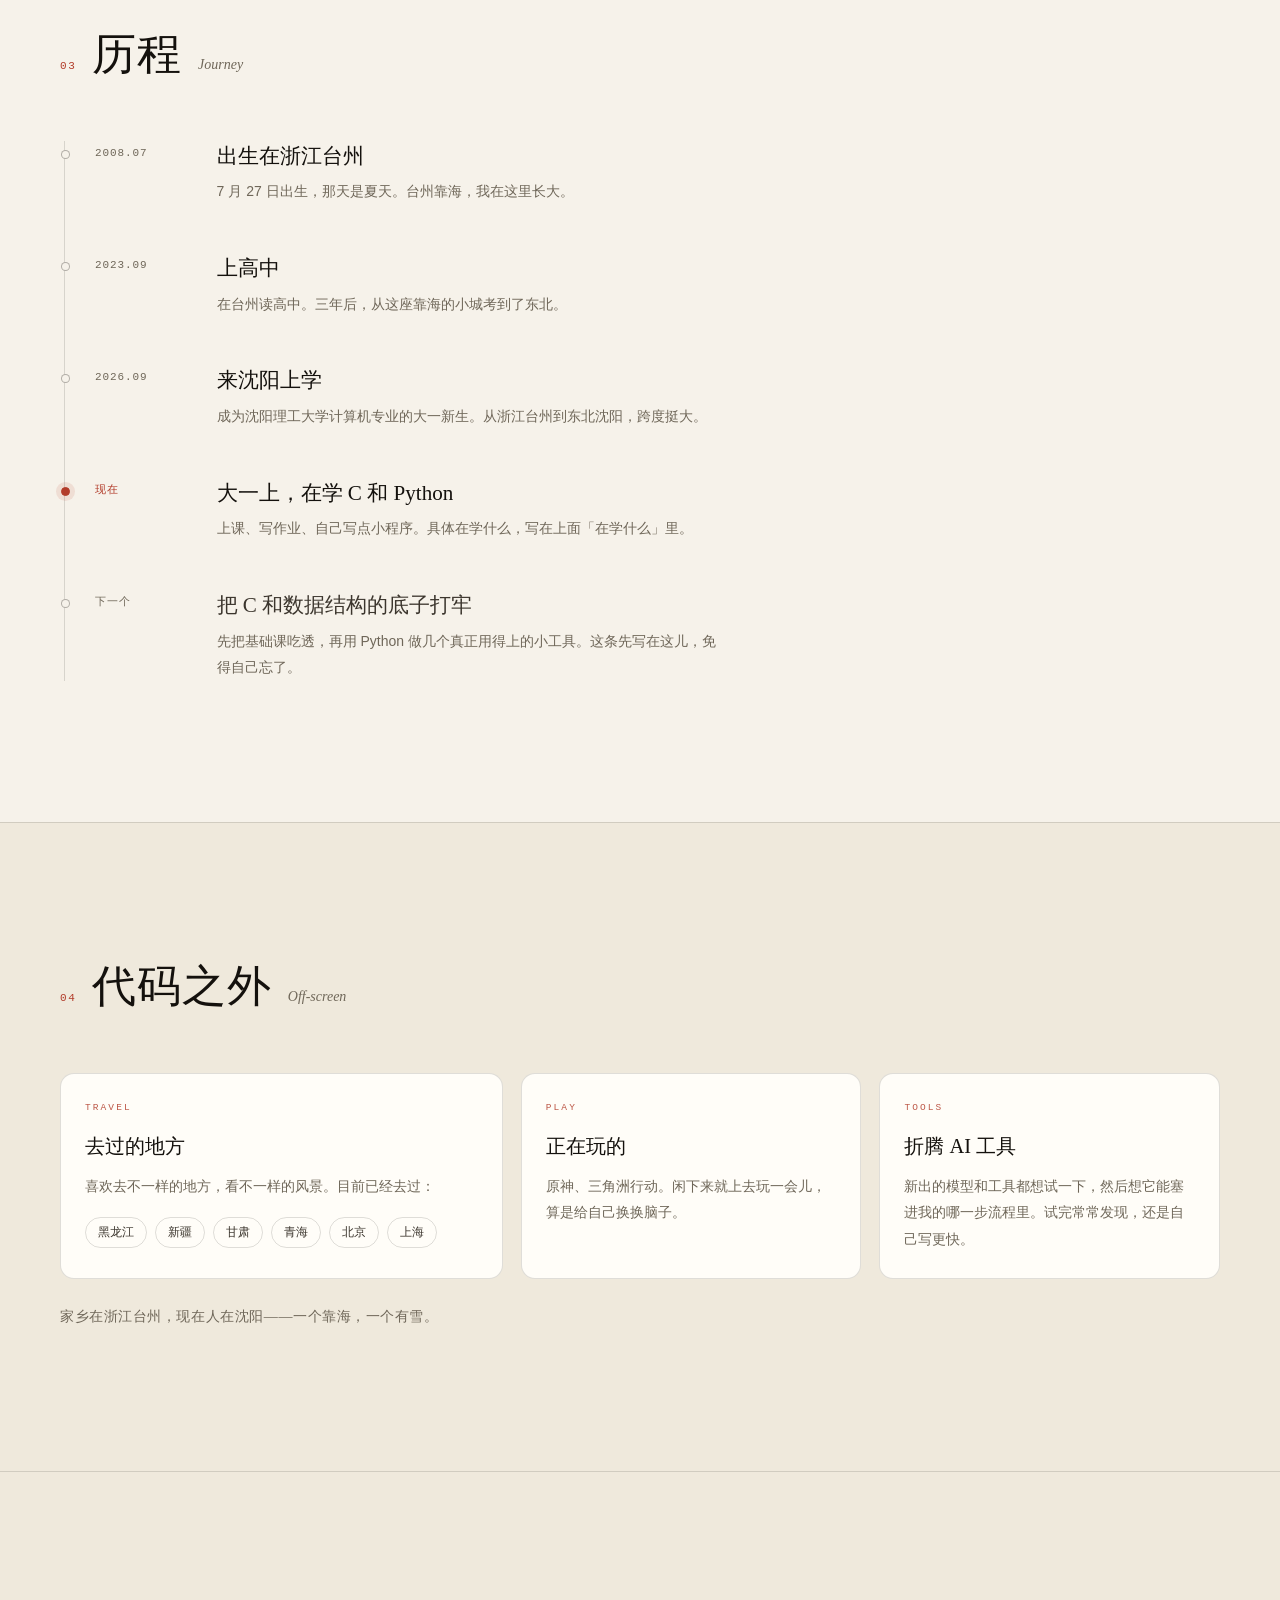
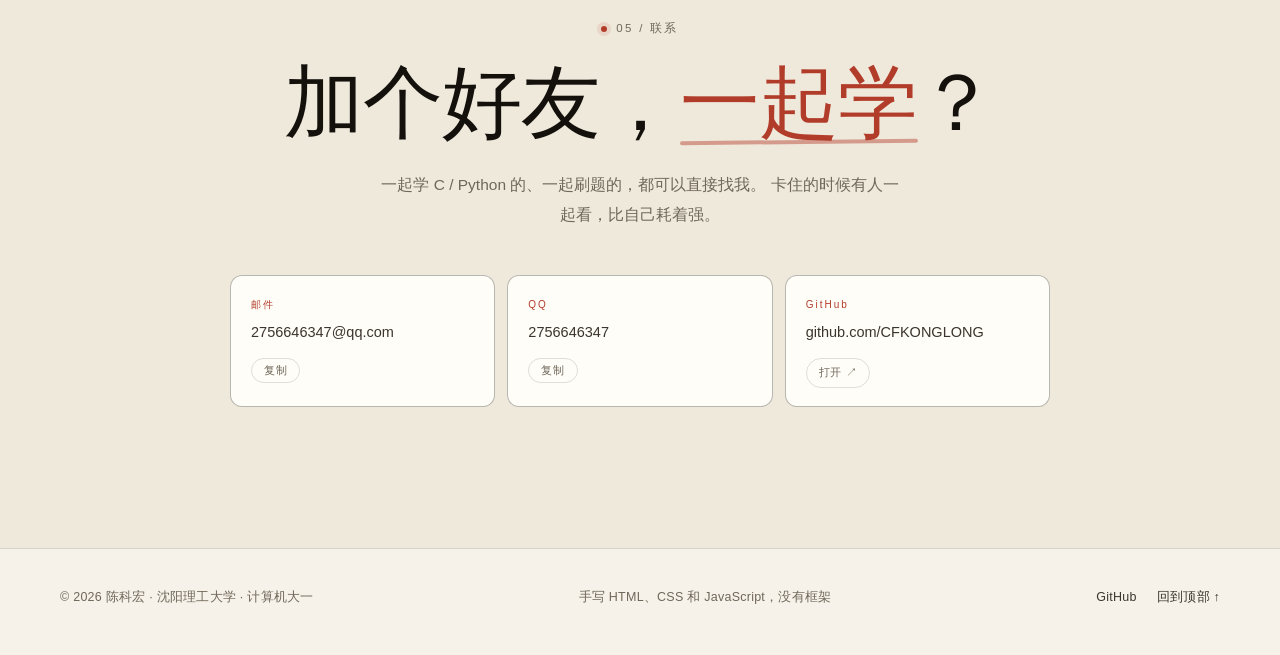
==== commit f80c05c4: "技能自评调成纯萌新档位，并在卡片下补一句实话" ====
--- a/index.html
+++ b/index.html
@@ -207,33 +207,33 @@
       </header>
 
       <p class="section__intro" data-reveal>
-        只写现在真的在碰的东西。下面的进度是我按自己的感觉填的，不是成绩单，也不跟别人比。
+        只写现在真的在碰的东西。纯萌新，下面的百分比只是给自己看的，不代表水平，也不跟别人比。
       </p>
 
       <div class="cards cards--skills">
         <article class="card card--skill" data-reveal data-spotlight>
           <span class="card__index">01</span>
-          <span class="card__tag">日常在用</span>
+          <span class="card__tag">刚上手</span>
           <div class="card__head">
             <h3 class="card__title">Python</h3>
-            <span class="card__pct">62<i>%</i></span>
-          </div>
-          <p class="card__desc">用得最顺手的一门。写脚本、读文件、调 API 都能做，最近在学怎么处理数据。</p>
-          <div class="card__foot">
-            <span class="skill-bar"><i style="--v:62%"></i></span>
+            <span class="card__pct">30<i>%</i></span>
+          </div>
+          <p class="card__desc">用得最多的一门，但还停在写小脚本、改别人代码的阶段。读文件、调 API 能跑通，数据处理刚入门。</p>
+          <div class="card__foot">
+            <span class="skill-bar"><i style="--v:30%"></i></span>
           </div>
         </article>
 
         <article class="card card--skill" data-reveal data-spotlight style="--delay:.05s">
           <span class="card__index">02</span>
-          <span class="card__tag">正在学</span>
+          <span class="card__tag">入门中</span>
           <div class="card__head">
             <h3 class="card__title">C 语言</h3>
-            <span class="card__pct">45<i>%</i></span>
-          </div>
-          <p class="card__desc">第一门真正意义上的语言。数组、字符串、函数都过了一遍，能独立写出能跑的小程序，只是调试还离不开 printf。</p>
-          <div class="card__foot">
-            <span class="skill-bar"><i style="--v:45%"></i></span>
+            <span class="card__pct">18<i>%</i></span>
+          </div>
+          <p class="card__desc">第一门真正意义上的语言。数组、字符串、函数刚过完，能照着例子写出能跑的小程序，调试基本靠 printf。</p>
+          <div class="card__foot">
+            <span class="skill-bar"><i style="--v:18%"></i></span>
           </div>
         </article>
 
@@ -242,53 +242,57 @@
           <span class="card__tag">刷题中</span>
           <div class="card__head">
             <h3 class="card__title">数据结构与算法</h3>
-            <span class="card__pct">38<i>%</i></span>
-          </div>
-          <p class="card__desc">跟着课和题单走，链表、栈、排序都在写。复杂度的直觉还没建立起来，每做完一道题会记一句当时卡在哪。</p>
-          <div class="card__foot">
-            <span class="skill-bar"><i style="--v:38%"></i></span>
+            <span class="card__pct">8<i>%</i></span>
+          </div>
+          <p class="card__desc">跟着课和题单走，链表、栈、排序刚写了几遍。复杂度的直觉还没有，卡住是常态，每道题记一句当时卡在哪。</p>
+          <div class="card__foot">
+            <span class="skill-bar"><i style="--v:8%"></i></span>
           </div>
         </article>
 
         <article class="card card--skill" data-reveal data-spotlight style="--delay:.15s">
           <span class="card__index">04</span>
-          <span class="card__tag">手写</span>
+          <span class="card__tag">照着写</span>
           <div class="card__head">
             <h3 class="card__title">HTML / CSS / JS</h3>
-            <span class="card__pct">55<i>%</i></span>
-          </div>
-          <p class="card__desc">你正在看的这个页面就是它：手写，没有框架，改几行 CSS 就能换个样子。</p>
-          <div class="card__foot">
-            <span class="skill-bar"><i style="--v:55%"></i></span>
+            <span class="card__pct">25<i>%</i></span>
+          </div>
+          <p class="card__desc">你正在看的这个页面就是它。手写、没有框架，但大多是照着文档一点点拼出来的，改几行 CSS 就能换个样子。</p>
+          <div class="card__foot">
+            <span class="skill-bar"><i style="--v:25%"></i></span>
           </div>
         </article>
 
         <article class="card card--skill" data-reveal data-spotlight style="--delay:.2s">
           <span class="card__index">05</span>
-          <span class="card__tag">正在学</span>
+          <span class="card__tag">刚入门</span>
           <div class="card__head">
             <h3 class="card__title">Git / 命令行</h3>
-            <span class="card__pct">42<i>%</i></span>
-          </div>
-          <p class="card__desc">add、commit、push、分支都在用，rebase 还在练。命令行比鼠标点来点去快很多。</p>
-          <div class="card__foot">
-            <span class="skill-bar"><i style="--v:42%"></i></span>
+            <span class="card__pct">12<i>%</i></span>
+          </div>
+          <p class="card__desc">add、commit、push 刚用熟，分支还经常搞混，rebase 完全没碰过。命令行比鼠标点来点去快一点。</p>
+          <div class="card__foot">
+            <span class="skill-bar"><i style="--v:12%"></i></span>
           </div>
         </article>
 
         <article class="card card--skill" data-reveal data-spotlight style="--delay:.25s">
           <span class="card__index">06</span>
-          <span class="card__tag">日常在用</span>
+          <span class="card__tag">在用</span>
           <div class="card__head">
             <h3 class="card__title">AI 工具链</h3>
-            <span class="card__pct">58<i>%</i></span>
-          </div>
-          <p class="card__desc">用大模型当学习和编码助手：解释报错、生成练习、总结课件，最后自己再核对一遍。</p>
-          <div class="card__foot">
-            <span class="skill-bar"><i style="--v:58%"></i></span>
-          </div>
-        </article>
-      </div>
+            <span class="card__pct">28<i>%</i></span>
+          </div>
+          <p class="card__desc">用大模型当学习和编码助手：解释报错、生成练习、总结课件。但它说得对的地方我也常常没看懂，得自己再核对一遍。</p>
+          <div class="card__foot">
+            <span class="skill-bar"><i style="--v:28%"></i></span>
+          </div>
+        </article>
+      </div>
+
+      <p class="skills-note" data-reveal>
+        纯萌新一个：目前能看懂、能改、能跑通，离自己独立写还差得远。上面的百分比是给自己看的，过几个月再看可能会笑。
+      </p>
 
       <div class="loop" data-reveal>
         <span class="loop__label">我的循环</span>
--- a/assets/css/site.css
+++ b/assets/css/site.css
@@ -818,6 +818,16 @@
   transition: transform 1.1s var(--ease) 0.15s;
 }
 .card--skill.is-visible .skill-bar i { transform: scaleX(1); }
+
+.skills-note {
+  max-width: 40em;
+  margin: 26px 0 0;
+  padding-left: 14px;
+  border-left: 2px solid var(--seal);
+  font-size: 13px;
+  line-height: 1.95;
+  color: var(--muted);
+}
 
 .card__index {
   position: absolute;
